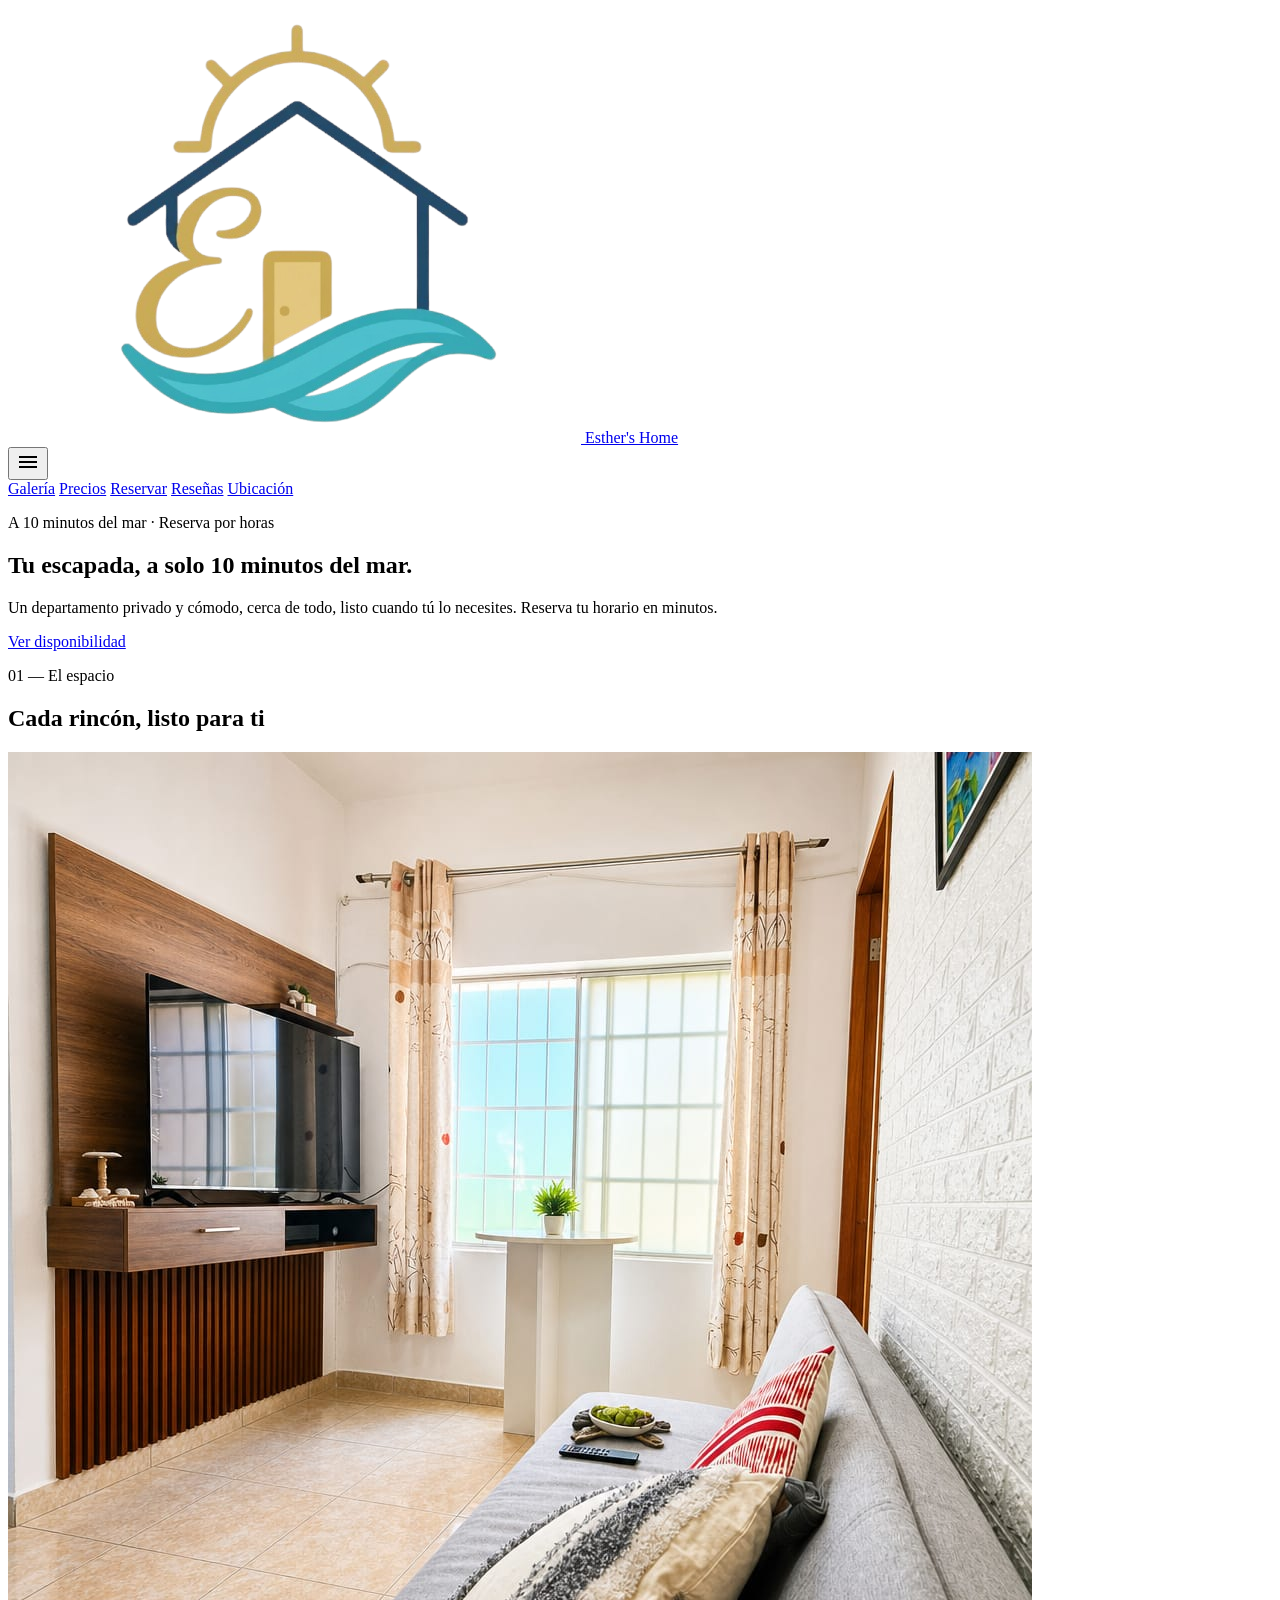
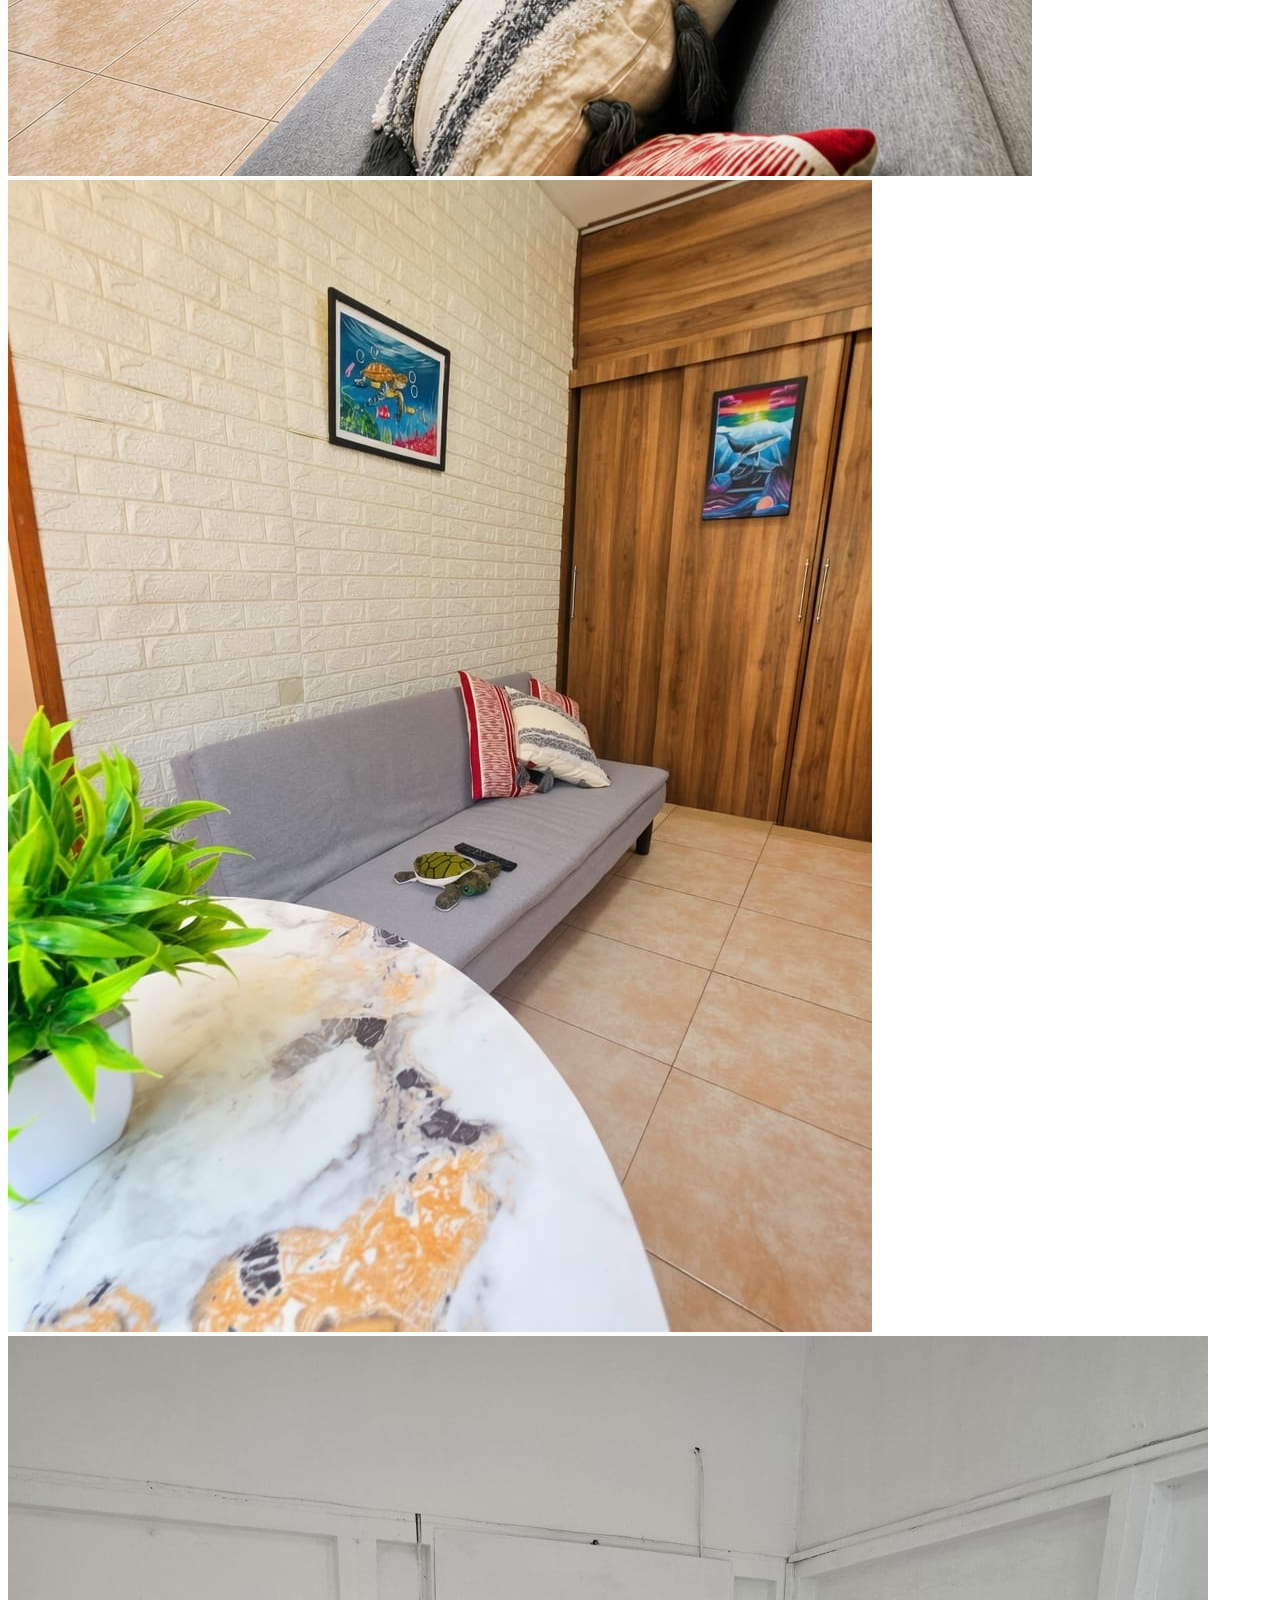
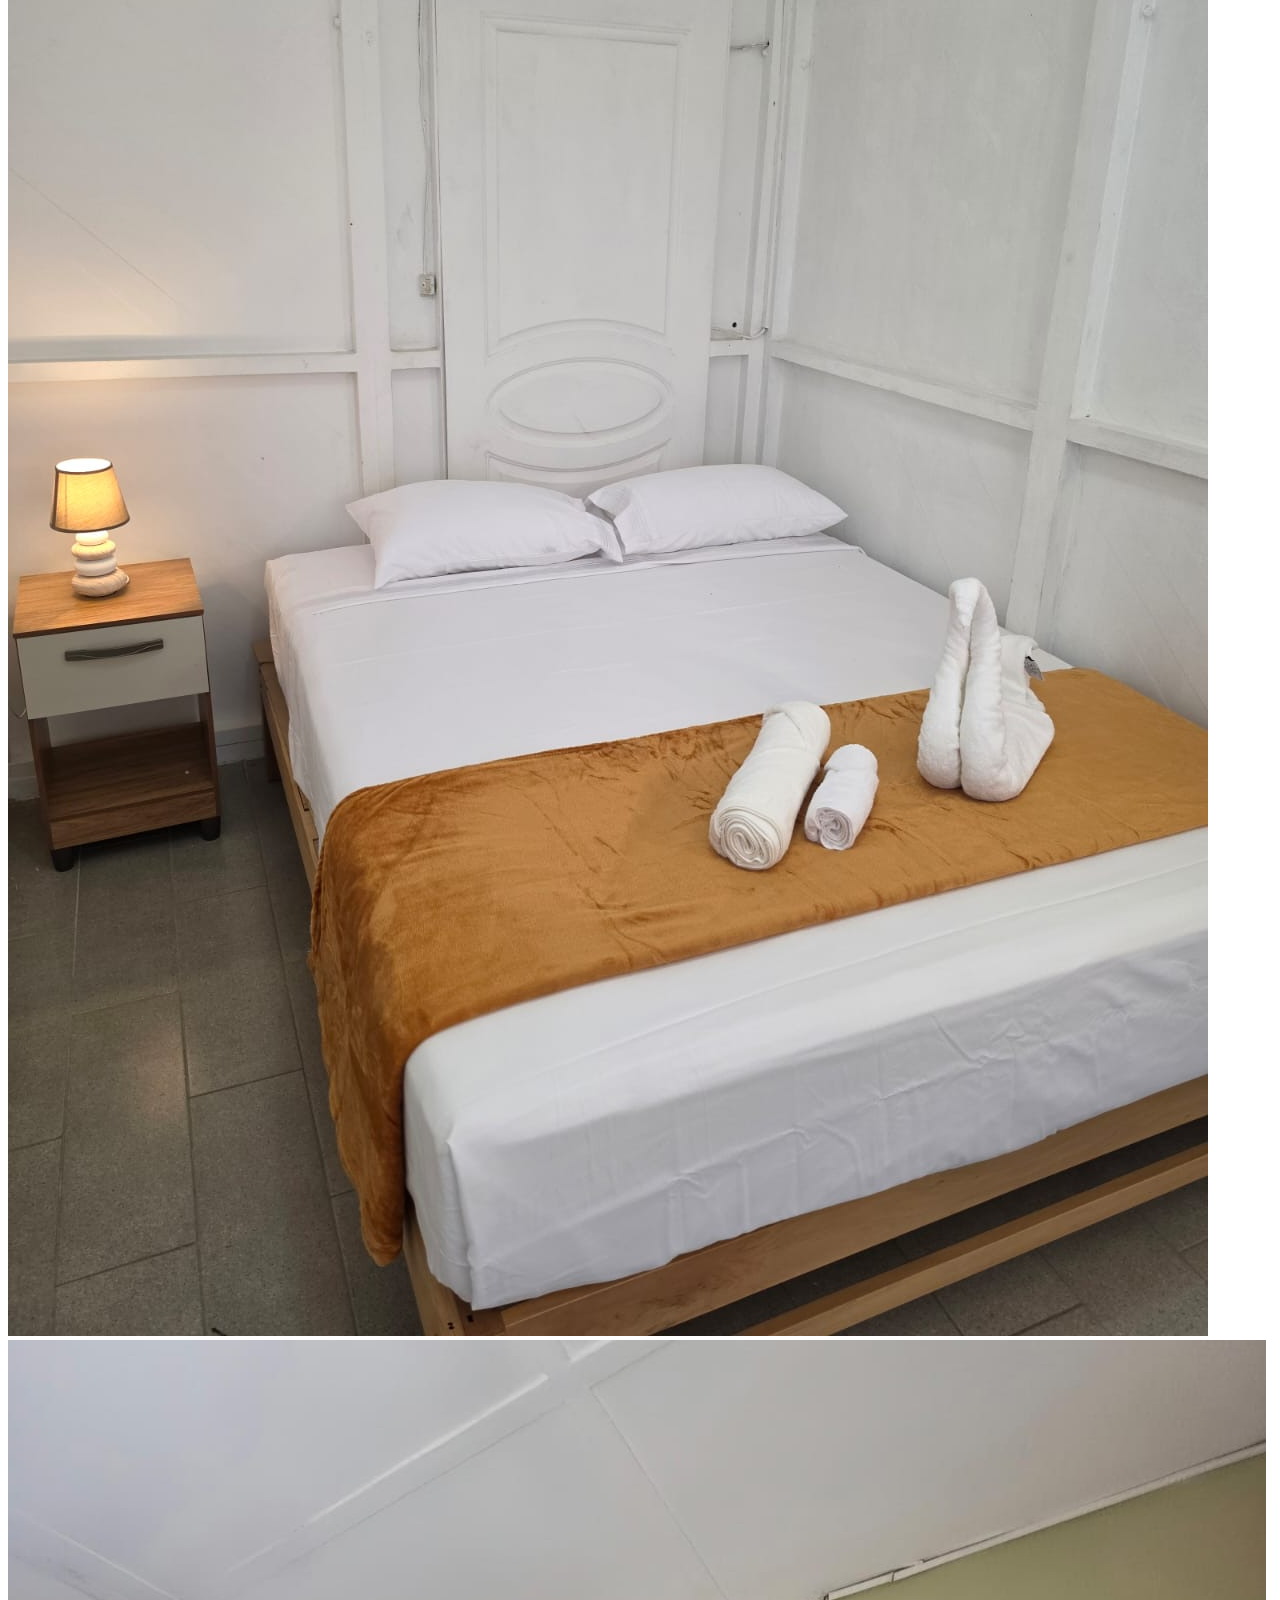
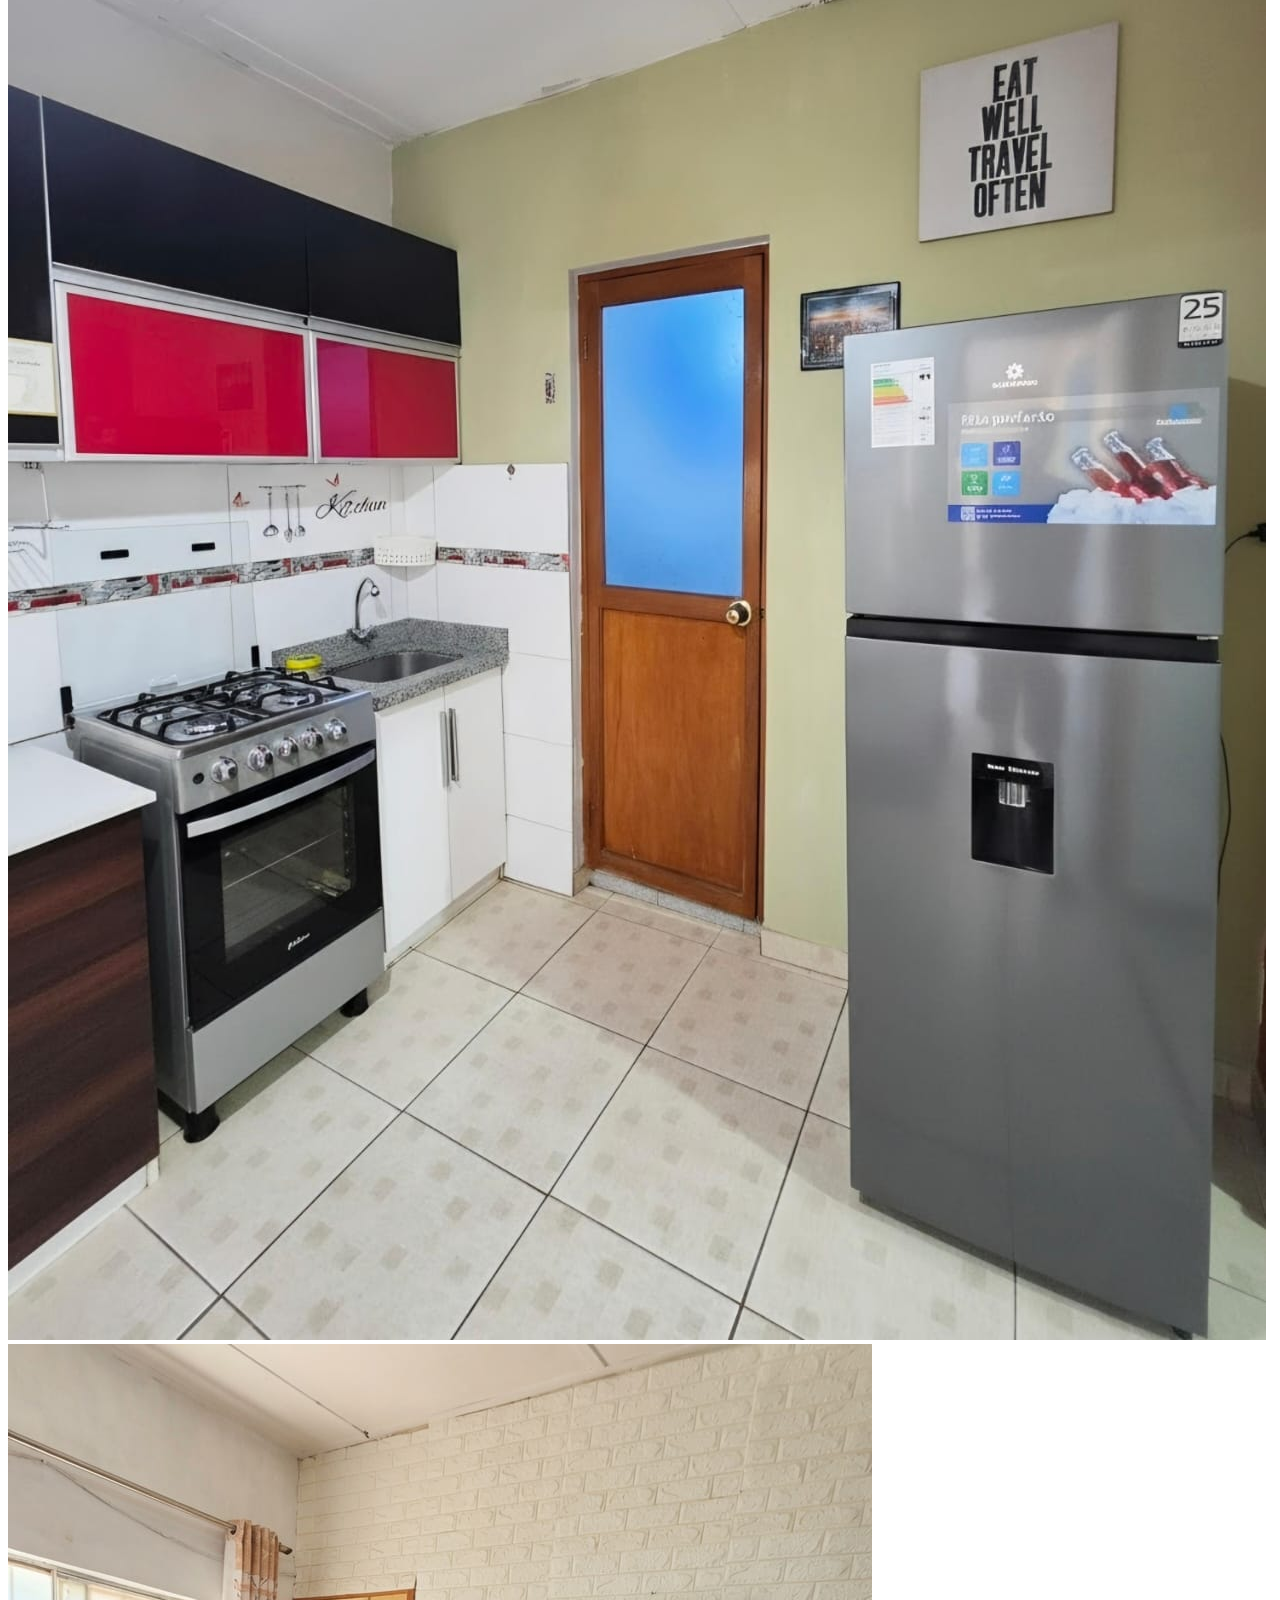
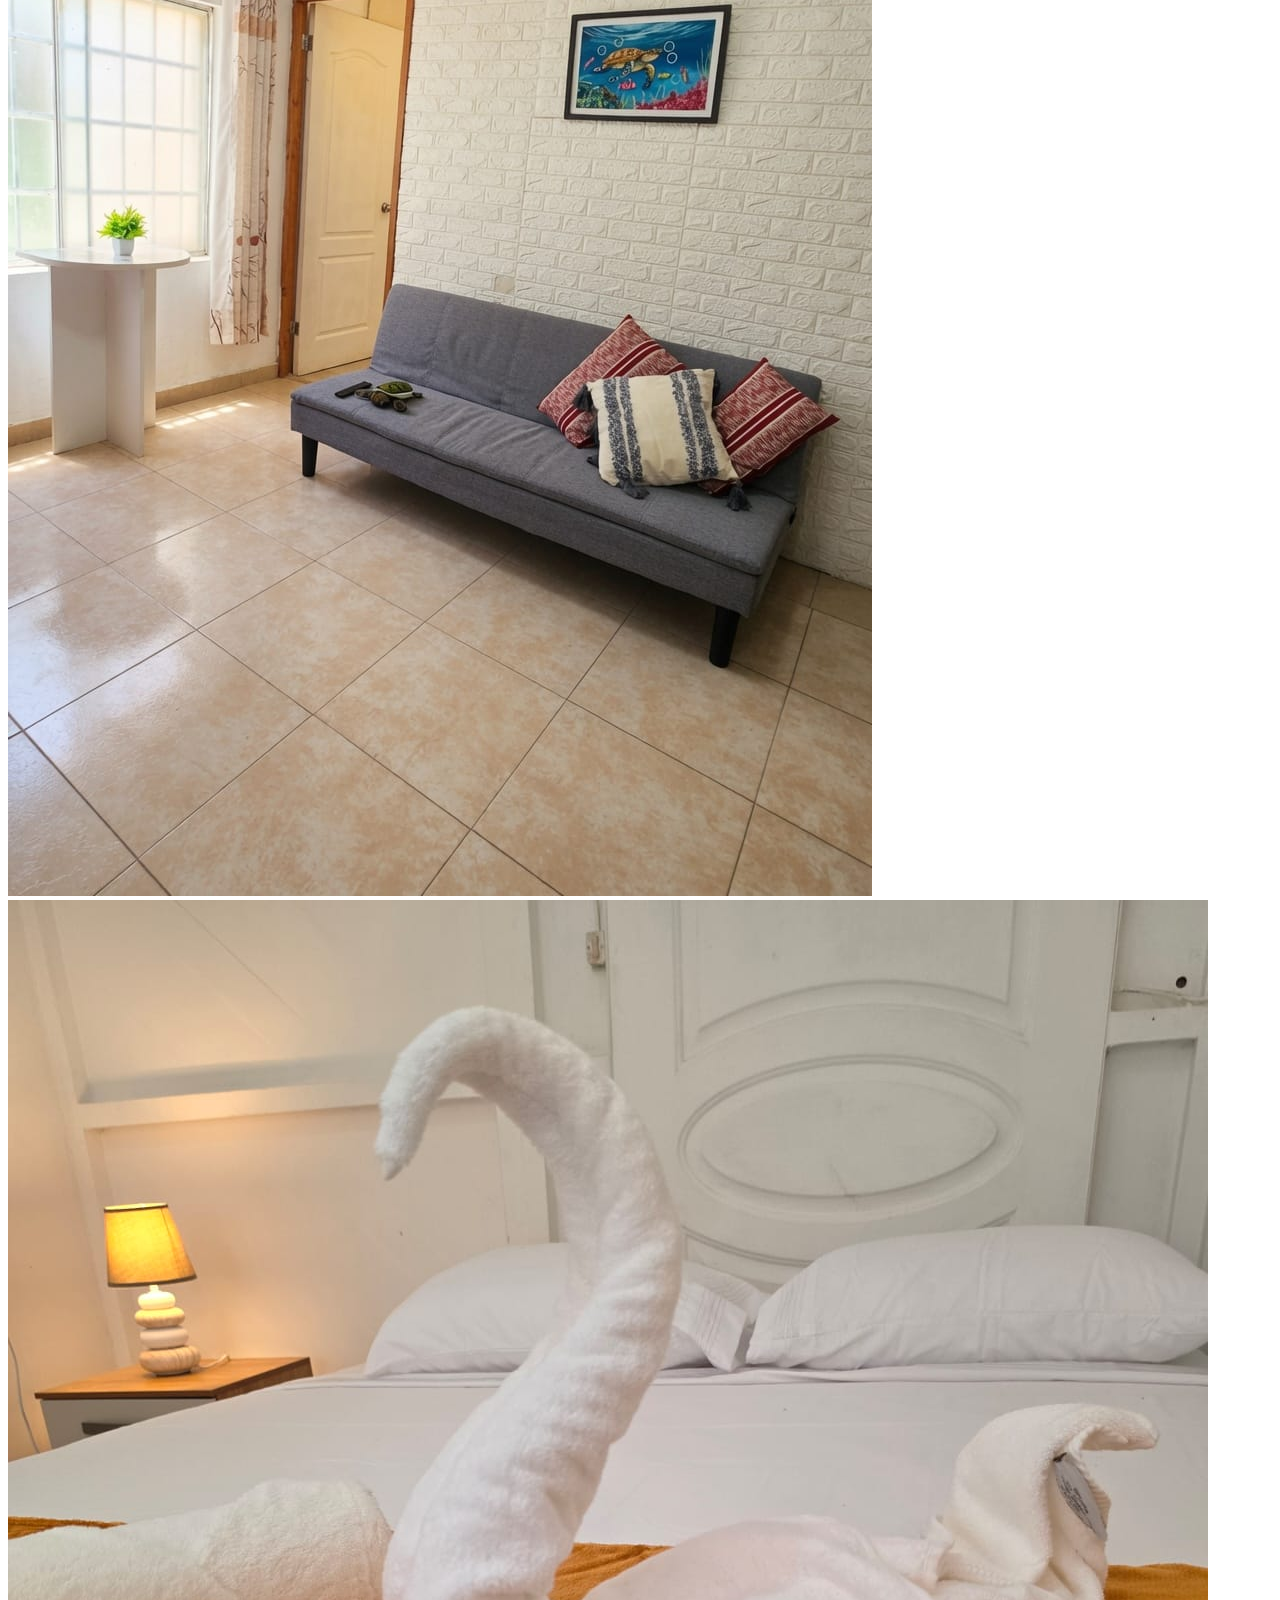
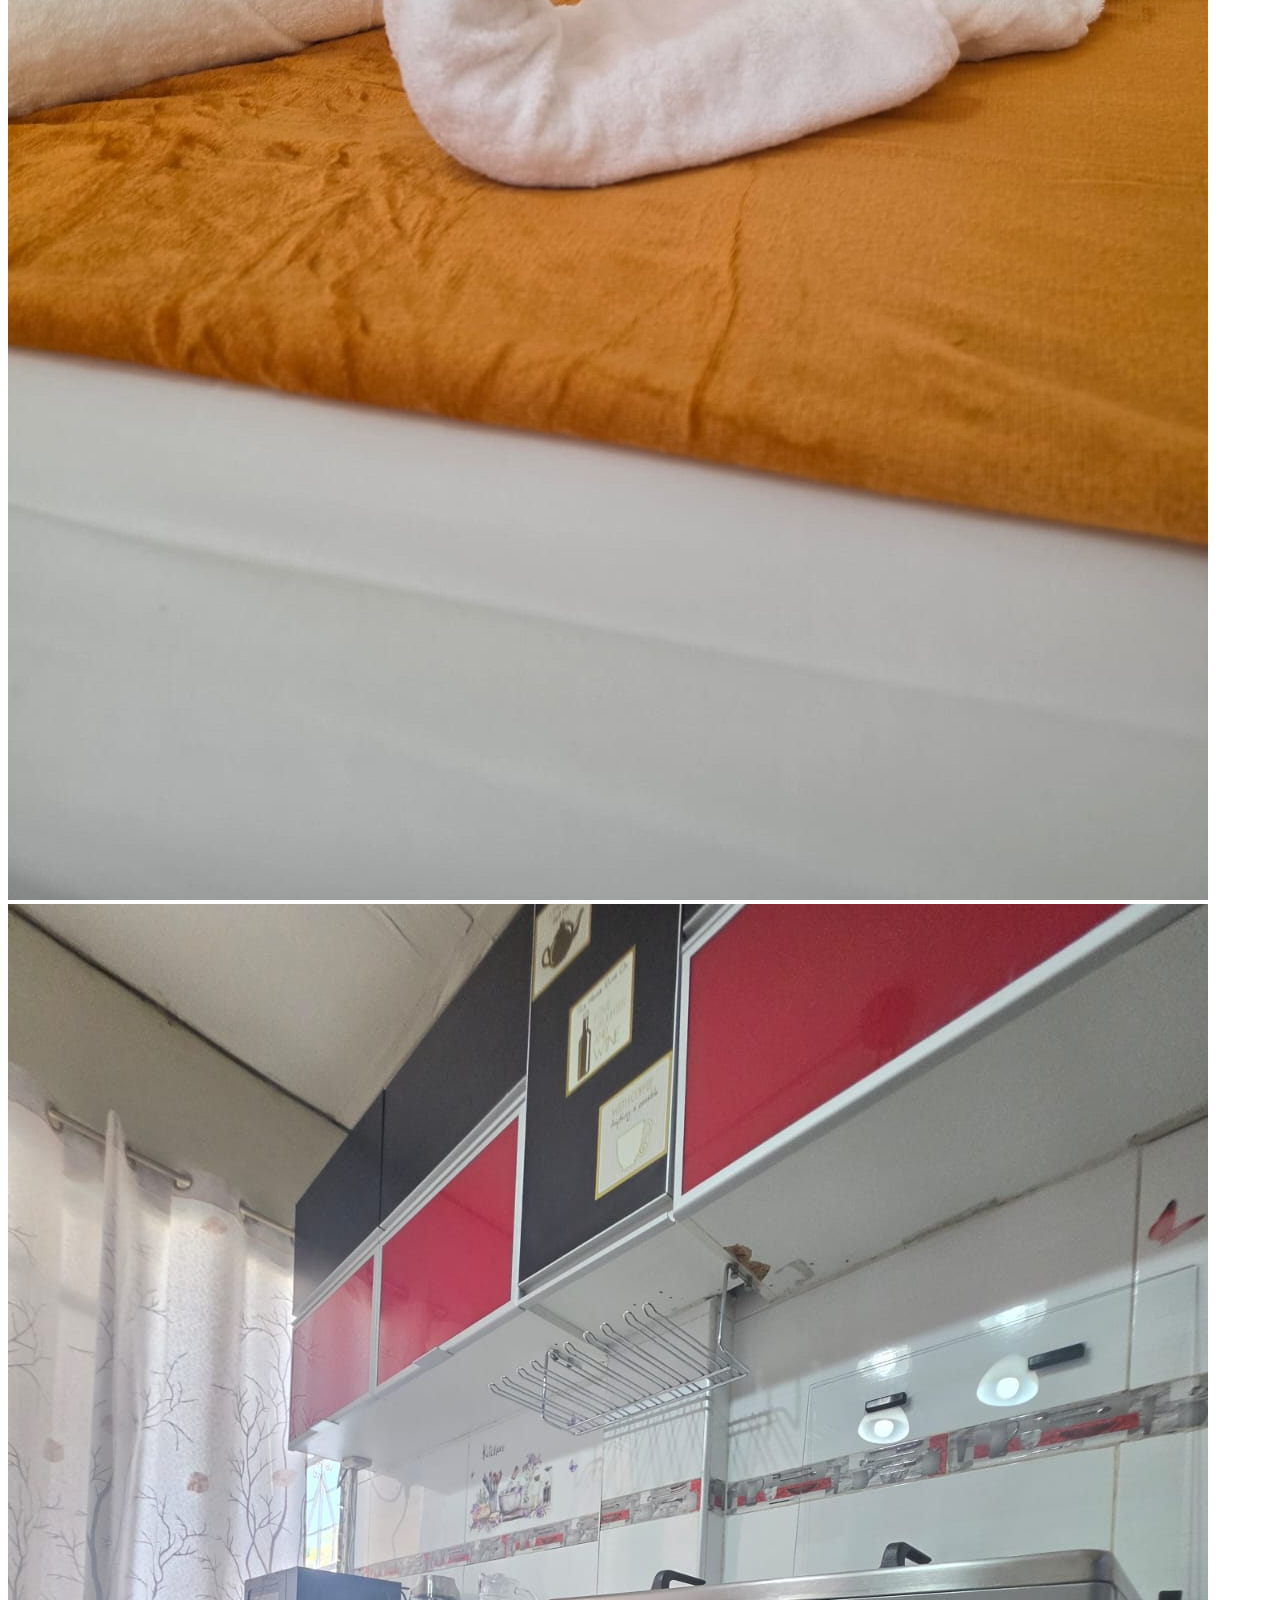
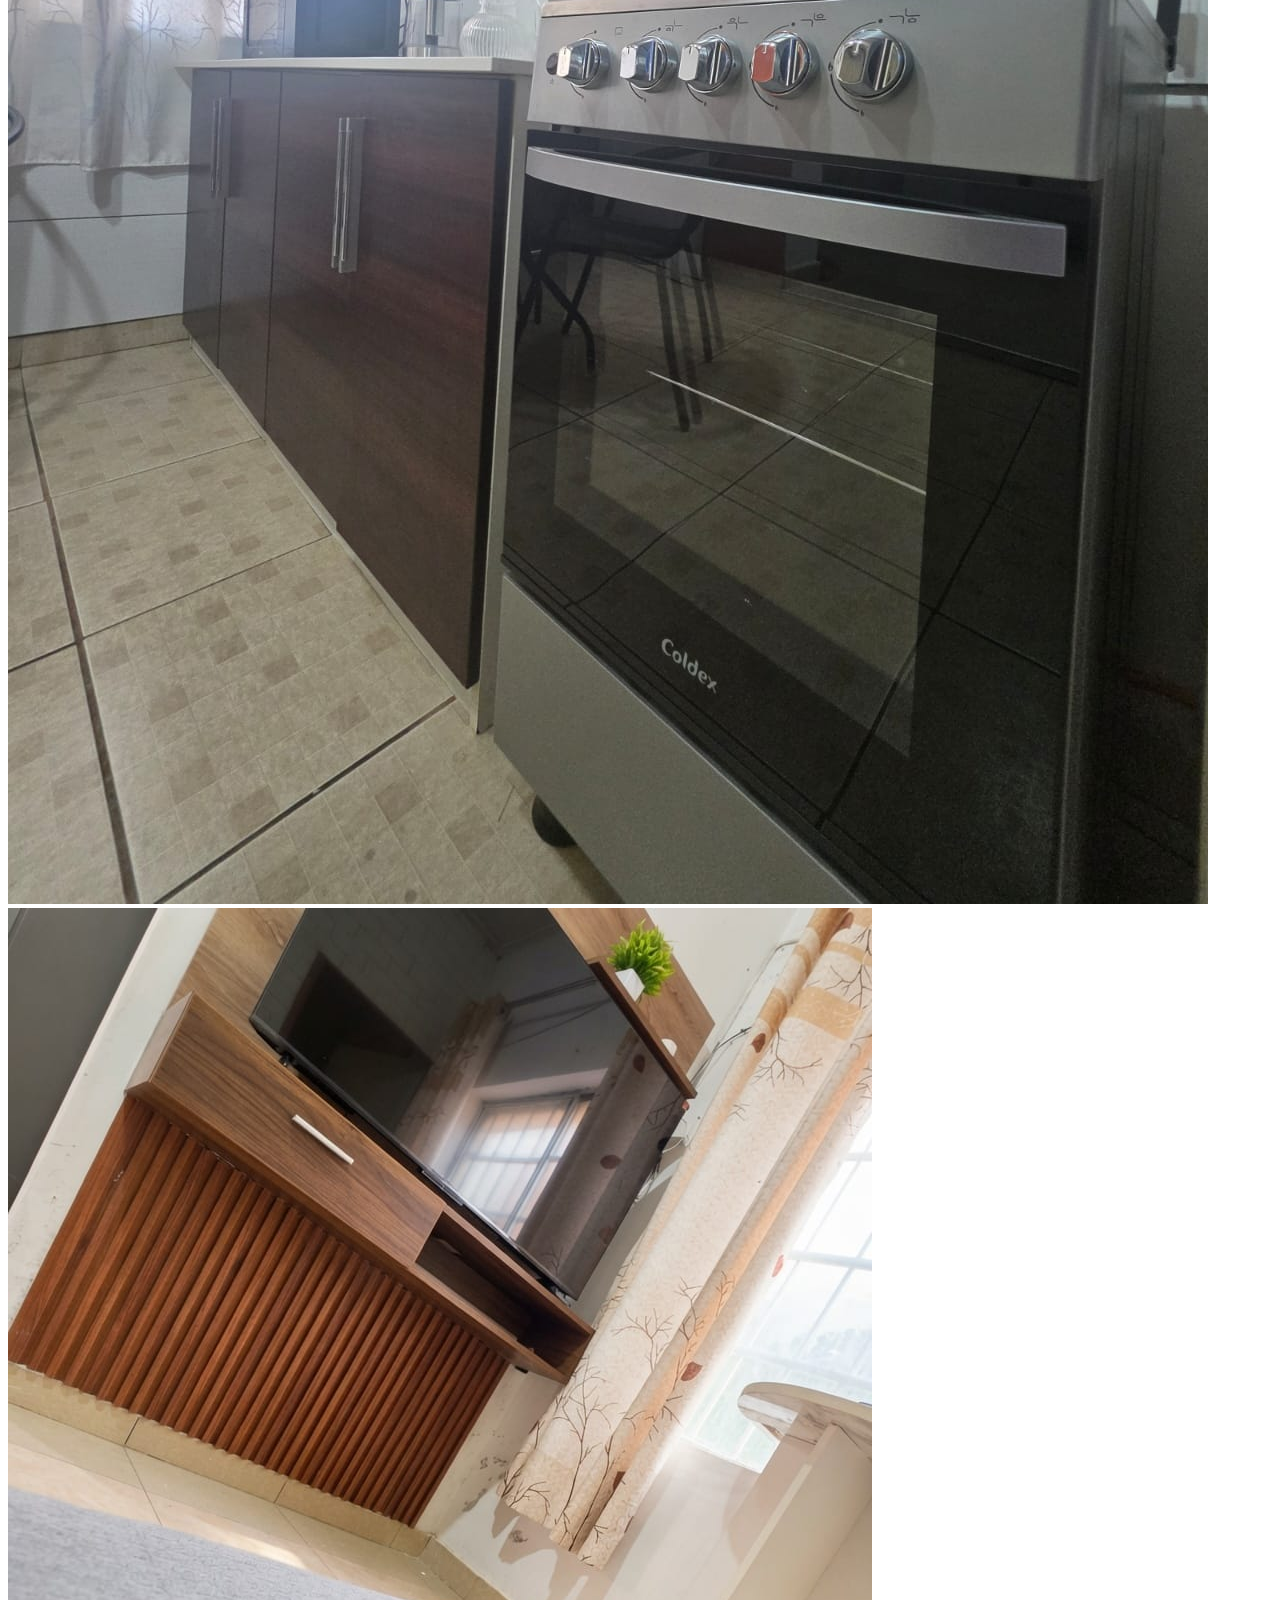
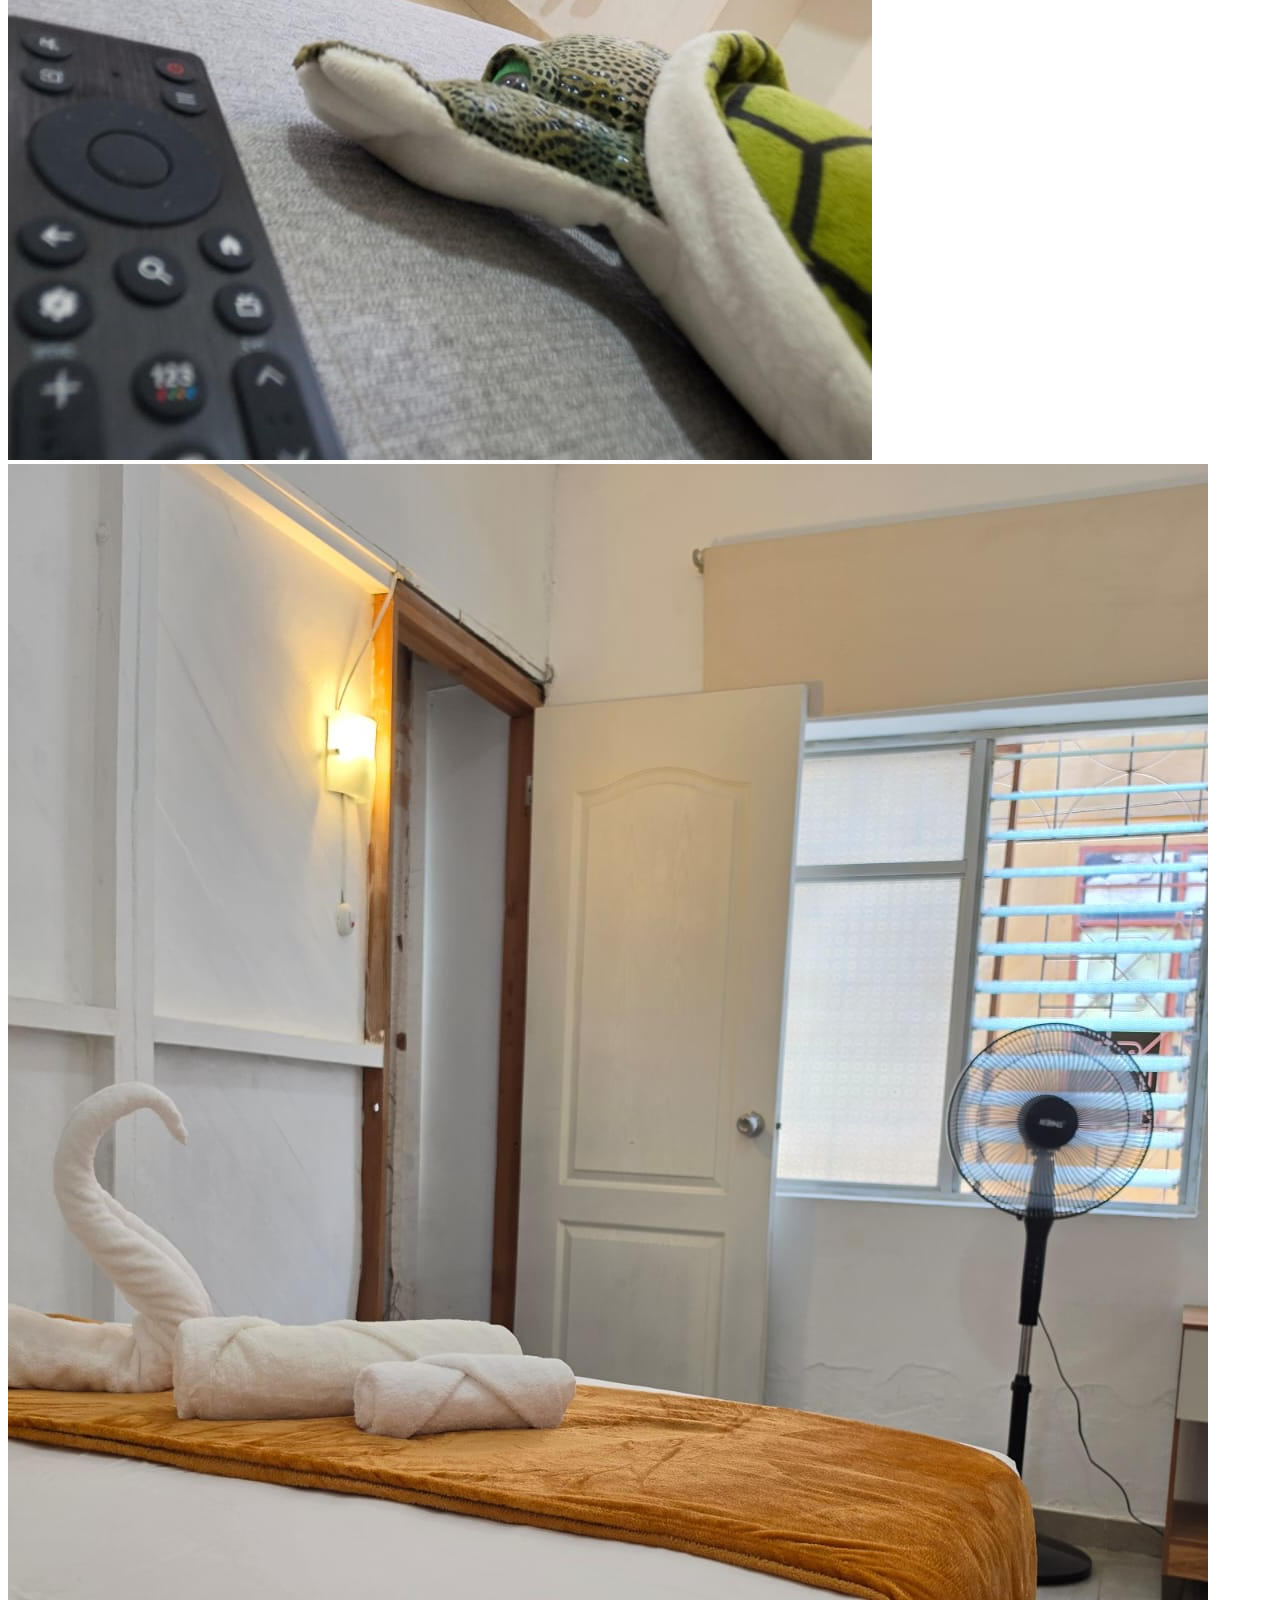
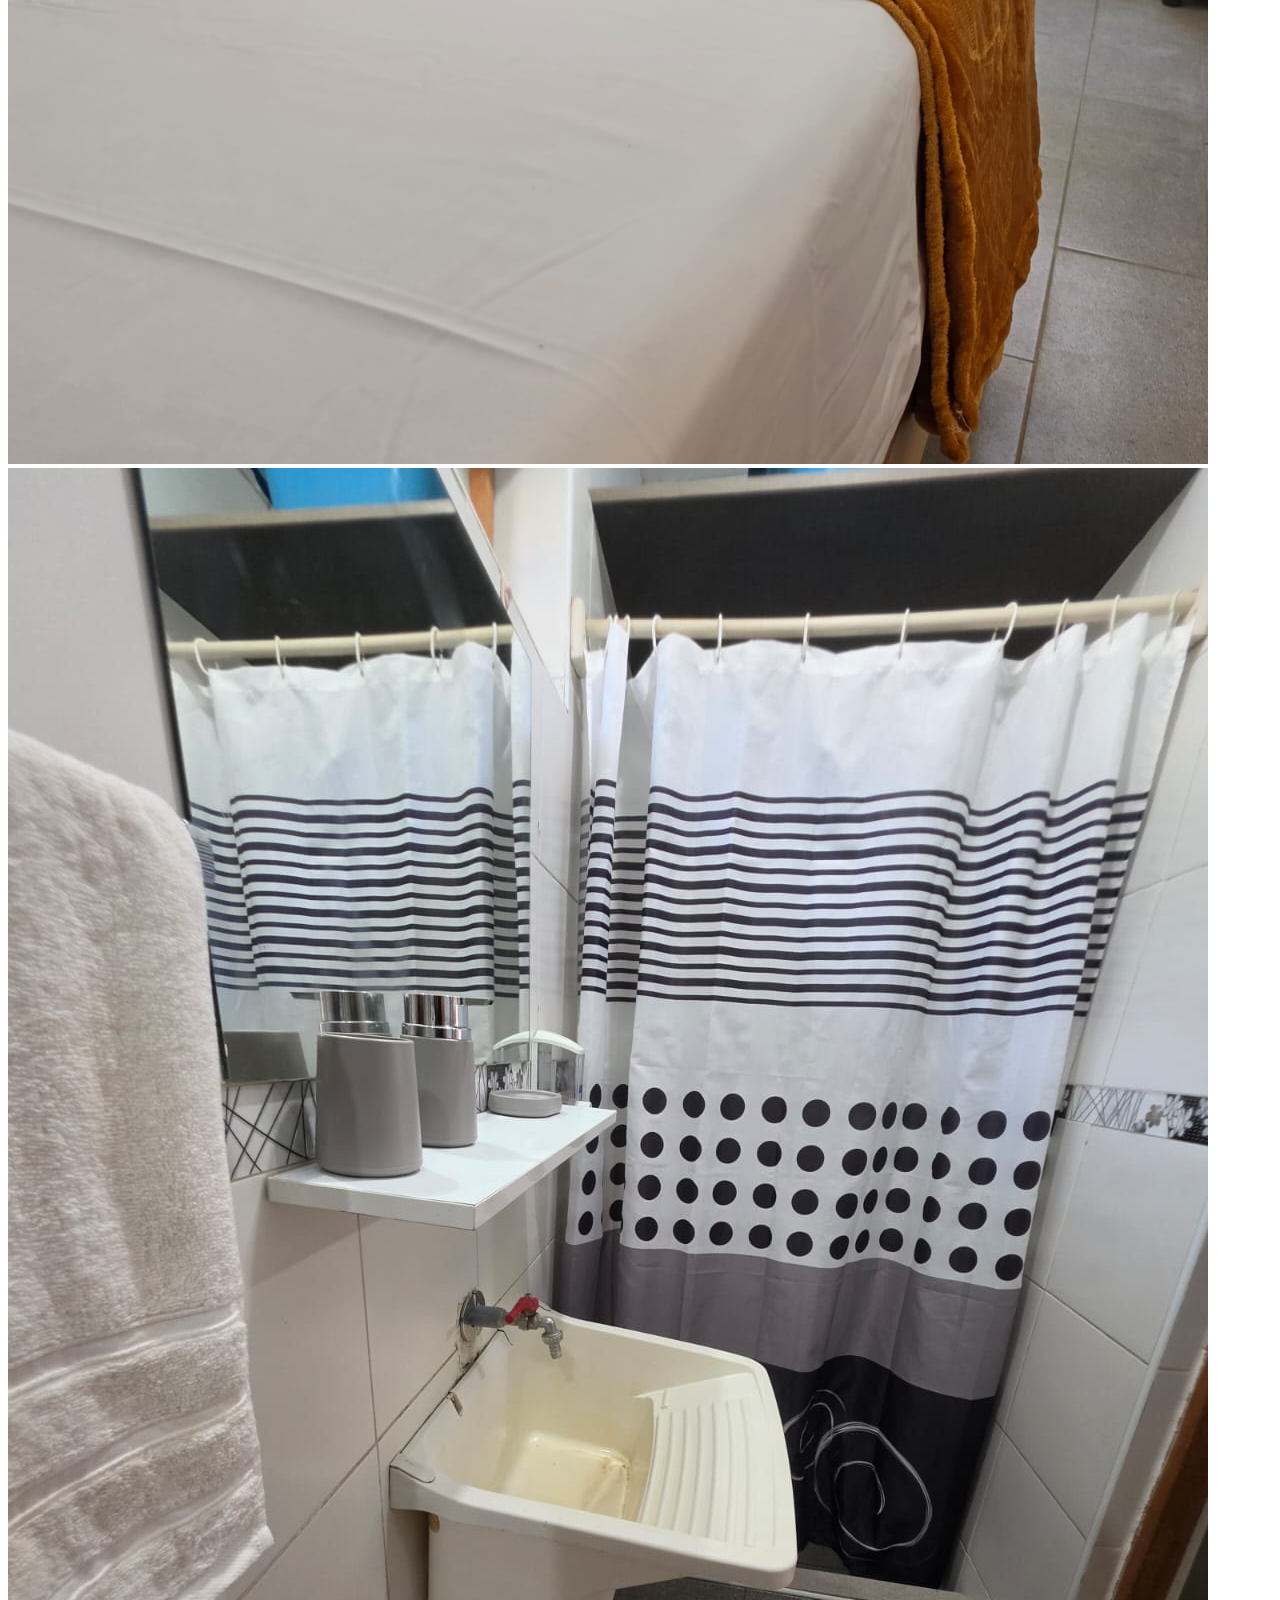
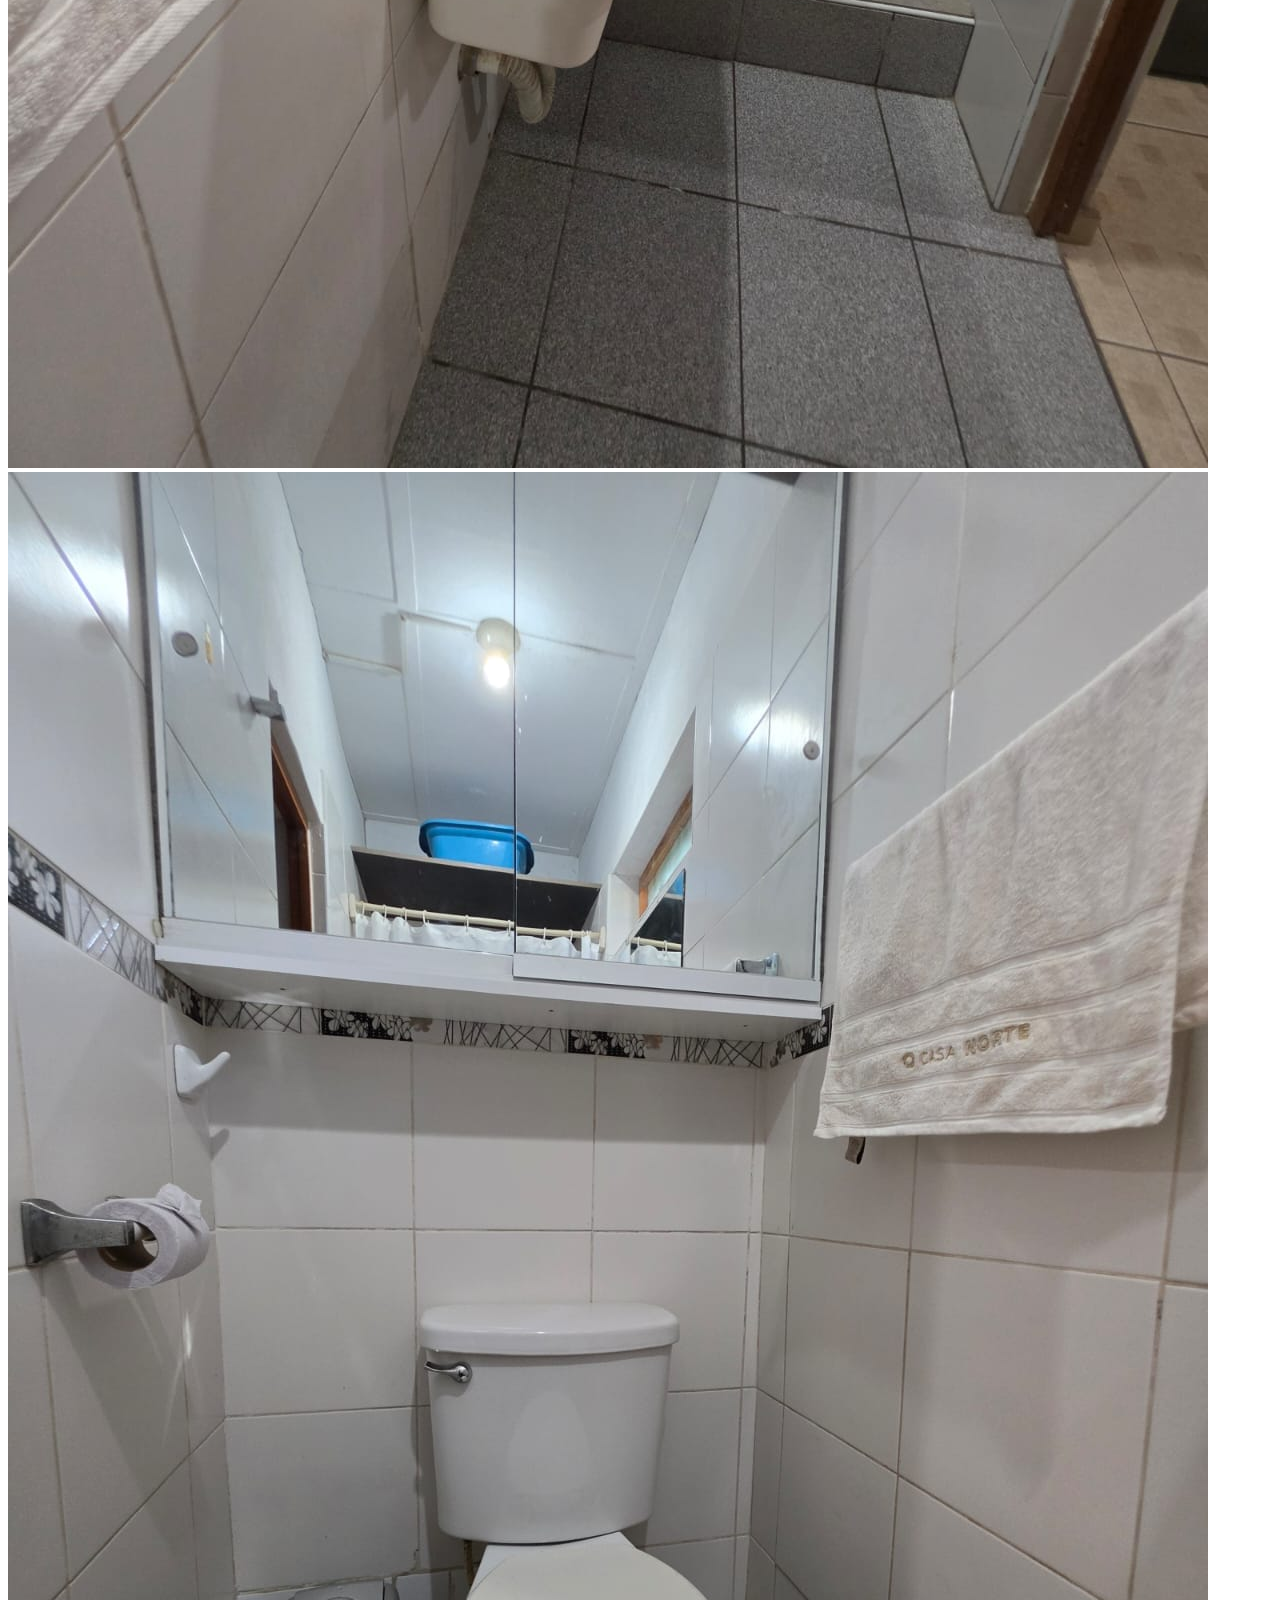
==== index.html @ 61c87536 "Add files via upload" ====
<!DOCTYPE html>
<html lang="es">
<head>
<meta charset="UTF-8">
<meta name="viewport" content="width=device-width, initial-scale=1.0">
<title>Esther's Home — Departamento por horas cerca del mar</title>
<meta name="description" content="Departamento por horas a 10 minutos de la playa. Reserva tu escapada en minutos.">

<!-- Fuentes -->
<link rel="preconnect" href="https://fonts.googleapis.com">
<link href="https://fonts.googleapis.com/css2?family=Fraunces:opsz,wght@9..144,400;9..144,600;9..144,700&family=Work+Sans:wght@400;500;600&family=IBM+Plex+Mono:wght@500&display=swap" rel="stylesheet">

<!-- Google Material Symbols (iconos: menú, cerrar, WhatsApp, estrella) -->
<link rel="stylesheet" href="https://fonts.googleapis.com/css2?family=Material+Symbols+Outlined:opsz,wght,FILL,GRAD@20..48,400,0..1,0&display=block">

<!-- FullCalendar (calendario interactivo) -->
<link href="https://cdnjs.cloudflare.com/ajax/libs/fullcalendar/6.1.11/index.global.min.css" rel="stylesheet">
<script src="https://cdnjs.cloudflare.com/ajax/libs/fullcalendar/6.1.11/index.global.min.js"></script>

<link rel="stylesheet" href="css/style.css">
</head>
<body>

<!-- ===== MENÚ ===== -->
<header class="topbar">
  <div class="topbar__inner">
    <a href="#inicio" class="brand">
      <img src="img/logo.png" alt="" class="brand__logo">
      <span class="brand__text">Esther's <span>Home</span></span>
    </a>
  </div>
</header>

<button class="menu-toggle" id="menuToggle" aria-expanded="false" aria-controls="menu" aria-label="Abrir menú">
  <span class="material-symbols-outlined" id="menuIcon">menu</span>
</button>
<nav id="menu" class="menu">
  <a href="#galeria">Galería</a>
  <a href="#precios">Precios</a>
  <a href="#reservar">Reservar</a>
  <a href="#resenas">Reseñas</a>
  <a href="#ubicacion">Ubicación</a>
  <a id="menuMisReservas" href="#" hidden>Mis reservas</a>
  <div id="menuCuenta" class="menu__cuenta" hidden>
    <span id="menuNombreUsuario" class="menu__nombre"></span>
    <button id="menuCerrarSesion" type="button" class="menu__cerrar-sesion">Cerrar sesión</button>
  </div>
</nav>

<!-- ===== HERO ===== -->
<section id="inicio" class="hero">
  <div class="hero__content">
    <p class="eyebrow">A 10 minutos del mar · Reserva por horas</p>
    <h1>Tu escapada, a solo 10 minutos del mar.</h1>
    <p class="hero__lead">Un departamento privado y cómodo, cerca de todo, listo cuando tú lo necesites. Reserva tu horario en minutos.</p>
    <a href="#reservar" class="btn btn--primary">Ver disponibilidad</a>
  </div>
  <div class="hero__wave" aria-hidden="true"></div>
</section>

<!-- ===== GALERÍA ===== -->
<section id="galeria" class="section">
  <p class="section__eyebrow">01 — El espacio</p>
  <h2>Cada rincón, listo para ti</h2>
  <div class="gallery">
    <!-- Reemplaza cada archivo en img/ con tus fotos reales, mismo nombre -->
    <div class="gallery__item gallery__item--big"><img src="img/sala-1.jpg" alt="Sala del departamento"></div>
    <div class="gallery__item"><img src="img/sala-2.jpg" alt="Sala del departamento"></div>
    <div class="gallery__item"><img src="img/cama-1.jpg" alt="Dormitorio"></div>
    <div class="gallery__item"><img src="img/cocina-1.jpg" alt="Cocina"></div>
    <div class="gallery__item"><img src="img/sala-3.jpg" alt="Sala del departamento"></div>
    <div class="gallery__item"><img src="img/cama-2.jpg" alt="Dormitorio"></div>
    <div class="gallery__item"><img src="img/cocina-2.jpg" alt="Cocina"></div>
    <div class="gallery__item"><img src="img/sala-4.jpg" alt="Sala del departamento"></div>
    <div class="gallery__item"><img src="img/cama-3.jpg" alt="Dormitorio"></div>
    <div class="gallery__item"><img src="img/bano-1.jpg" alt="Baño"></div>
    <div class="gallery__item"><img src="img/bano-2.jpg" alt="Baño"></div>
  </div>
</section>

<!-- ===== PRECIOS (estilo boarding pass) ===== -->
<section id="precios" class="section section--sand">
  <p class="section__eyebrow">02 — Tarifas</p>
  <h2>Precio claro, sin sorpresas</h2>
  <div class="tickets-row">
    <div class="ticket">
      <div class="ticket__main">
        <span class="ticket__label">Tarifa por hora</span>
        <span class="ticket__price">S/ <span id="precioHora">--</span></span>
        <span class="ticket__note">Ideal para estadías cortas</span>
      </div>
      <div class="ticket__stub">
        <span class="ticket__label">Incluye</span>
        <ul>
          <li>Wifi</li>
          <li>Aire acondicionado</li>
          <li>Ropa de cama</li>
        </ul>
      </div>
    </div>

    <div class="ticket">
      <div class="ticket__main">
        <span class="ticket__label">Tarifa por día</span>
        <span class="ticket__price">S/ <span id="precioDia">--</span></span>
        <span class="ticket__note">Ideal para quedarte toda la jornada</span>
      </div>
      <div class="ticket__stub">
        <span class="ticket__label">Incluye</span>
        <ul>
          <li>Wifi</li>
          <li>Aire acondicionado</li>
          <li>Ropa de cama</li>
        </ul>
      </div>
    </div>
  </div>
</section>

<!-- ===== CALENDARIO / RESERVA ===== -->
<section id="reservar" class="section">
  <p class="section__eyebrow">03 — Disponibilidad</p>
  <h2>Elige tu día y hora</h2>

  <div id="authBox" class="auth-box">
    <p>Inicia sesión con Google para reservar.</p>
    <button id="googleLoginBtn" class="btn btn--outline">Continuar con Google</button>
  </div>

  <div id="calendarWrap" class="calendar-wrap" hidden>
    <div id="calendar"></div>
  </div>

  <div id="reservaModalOverlay" class="modal-overlay">
    <div class="modal-card">
      <button type="button" class="modal-close" id="closeReservaModal" aria-label="Cerrar">
        <span class="material-symbols-outlined">close</span>
      </button>
      <h3>Confirma tu reserva</h3>
      <p id="resumenReserva" class="reserva-resumen"></p>
      <form id="reservaForm" class="reserva-form">
        <label>Nombre completo <input type="text" id="nombreCompleto" required></label>
        <label>Celular <input type="tel" id="celular" required placeholder="Para coordinar por WhatsApp"></label>
        <input type="hidden" id="fechaSeleccionada">
        <input type="hidden" id="horaInicioSeleccionada">
        <input type="hidden" id="horaFinSeleccionada">
        <button type="submit" class="btn btn--primary">Confirmar y continuar por WhatsApp</button>
      </form>
    </div>
  </div>
</section>

<!-- ===== RESEÑAS ===== -->
<section id="resenas" class="section section--sand">
  <p class="section__eyebrow">04 — Huéspedes</p>
  <h2>Lo que dicen quienes ya vinieron</h2>

  <div id="listaResenas" class="reviews">
    <!-- Las tarjetas se generan dinámicamente desde Firestore -->
    <p class="reviews__empty">Aún no hay reseñas. ¡Sé el primero!</p>
  </div>

  <button id="verMasResenas" class="btn btn--outline" hidden>Ver más reseñas</button>

  <button id="dejarResenaBtn" class="btn btn--primary" style="margin-top:24px;">Dejar una reseña</button>

  <div id="resenaModalOverlay" class="modal-overlay">
    <div class="modal-card">
      <button type="button" class="modal-close" id="closeResenaModal" aria-label="Cerrar">
        <span class="material-symbols-outlined">close</span>
      </button>
      <form id="resenaForm" class="review-form">
        <h3>Cuéntanos tu experiencia</h3>
        <div class="star-picker" id="starPicker" role="radiogroup" aria-label="Calificación">
          <button type="button" class="star" data-value="1" aria-label="1 estrella"><span class="material-symbols-outlined">star</span></button>
          <button type="button" class="star" data-value="2" aria-label="2 estrellas"><span class="material-symbols-outlined">star</span></button>
          <button type="button" class="star" data-value="3" aria-label="3 estrellas"><span class="material-symbols-outlined">star</span></button>
          <button type="button" class="star" data-value="4" aria-label="4 estrellas"><span class="material-symbols-outlined">star</span></button>
          <button type="button" class="star" data-value="5" aria-label="5 estrellas"><span class="material-symbols-outlined">star</span></button>
        </div>
        <input type="hidden" id="calificacionSeleccionada" value="0">
        <textarea id="comentarioResena" placeholder="¿Cómo fue tu estadía?" required></textarea>
        <button type="submit" class="btn btn--primary">Publicar reseña</button>
      </form>
    </div>
  </div>
</section>

<!-- ===== UBICACIÓN ===== -->
<section id="ubicacion" class="section">
  <p class="section__eyebrow">05 — Cómo llegar</p>
  <h2>A 10 minutos del mar</h2>
  <p class="hero__lead" style="margin-top:-8px;">Bien ubicado, cerca de todo lo que necesitas para tu estadía.</p>
  <div class="map-wrap">
    <iframe src="https://www.google.com/maps?q=-4.1790347,-81.1275124&z=15&output=embed" loading="lazy" title="Ubicación del departamento"></iframe>
  </div>
  <a href="https://maps.app.goo.gl/hsxuNxCG1JuZsKDZ7?g_st=aw" target="_blank" rel="noopener" class="btn btn--primary" style="margin-top:20px;">
    Abrir en Google Maps
  </a>
</section>

<!-- ===== FOOTER ===== -->
<footer class="footer">
  <p>Esther's Home — Departamento por horas, a 10 minutos del mar</p>
</footer>

<!-- Botón flotante de WhatsApp -->
<a id="whatsappFloat" class="whatsapp-float" target="_blank" rel="noopener" aria-label="Escribir por WhatsApp">
  <svg viewBox="0 0 32 32" width="24" height="24" fill="currentColor" aria-hidden="true">
    <path d="M16.004 3C9.376 3 4 8.373 4 15c0 2.31.66 4.47 1.8 6.3L4 29l7.9-1.75A11.9 11.9 0 0 0 16.004 27C22.63 27 28 21.63 28 15S22.63 3 16.004 3Zm0 21.9a9.86 9.86 0 0 1-5.03-1.38l-.36-.21-4.69 1.04 1.03-4.58-.24-.37A9.86 9.86 0 1 1 25.86 15c0 5.46-4.44 9.9-9.856 9.9Zm5.4-7.4c-.296-.148-1.75-.864-2.02-.963-.27-.099-.468-.148-.665.148-.198.296-.76.963-.933 1.16-.172.198-.344.223-.64.075-.296-.148-1.25-.46-2.38-1.47-.88-.786-1.474-1.756-1.646-2.052-.172-.296-.018-.456.13-.604.134-.133.296-.346.444-.519.148-.173.198-.297.296-.494.099-.198.05-.371-.025-.519-.074-.148-.665-1.6-.912-2.19-.24-.577-.484-.499-.665-.508l-.567-.01c-.198 0-.518.074-.79.37-.27.297-1.03 1.007-1.03 2.457 0 1.45 1.055 2.85 1.203 3.048.148.198 2.077 3.17 5.032 4.446.703.303 1.252.484 1.68.62.706.225 1.348.193 1.856.117.566-.085 1.75-.716 1.997-1.407.247-.692.247-1.284.173-1.408-.074-.123-.272-.198-.567-.346Z"/>
  </svg>
  <span class="whatsapp-float__text">WhatsApp</span>
</a>

<!-- Modal: mis reservas -->
<div id="misReservasModalOverlay" class="modal-overlay">
  <div class="modal-card">
    <button type="button" class="modal-close" id="closeMisReservasModal" aria-label="Cerrar">
      <span class="material-symbols-outlined">close</span>
    </button>
    <h3>Mis reservas</h3>
    <div id="listaMisReservas" class="admin-table"></div>
  </div>
</div>

<!-- Lightbox: ver foto de la galería en grande -->
<div id="lightboxOverlay" class="lightbox-overlay">
  <button type="button" class="lightbox-close" id="closeLightbox" aria-label="Cerrar">
    <span class="material-symbols-outlined">close</span>
  </button>
  <img id="lightboxImg" src="" alt="">
</div>

<script type="module" src="js/firebase-config.js"></script>
<script src="js/script.js"></script>
</body>
</html>
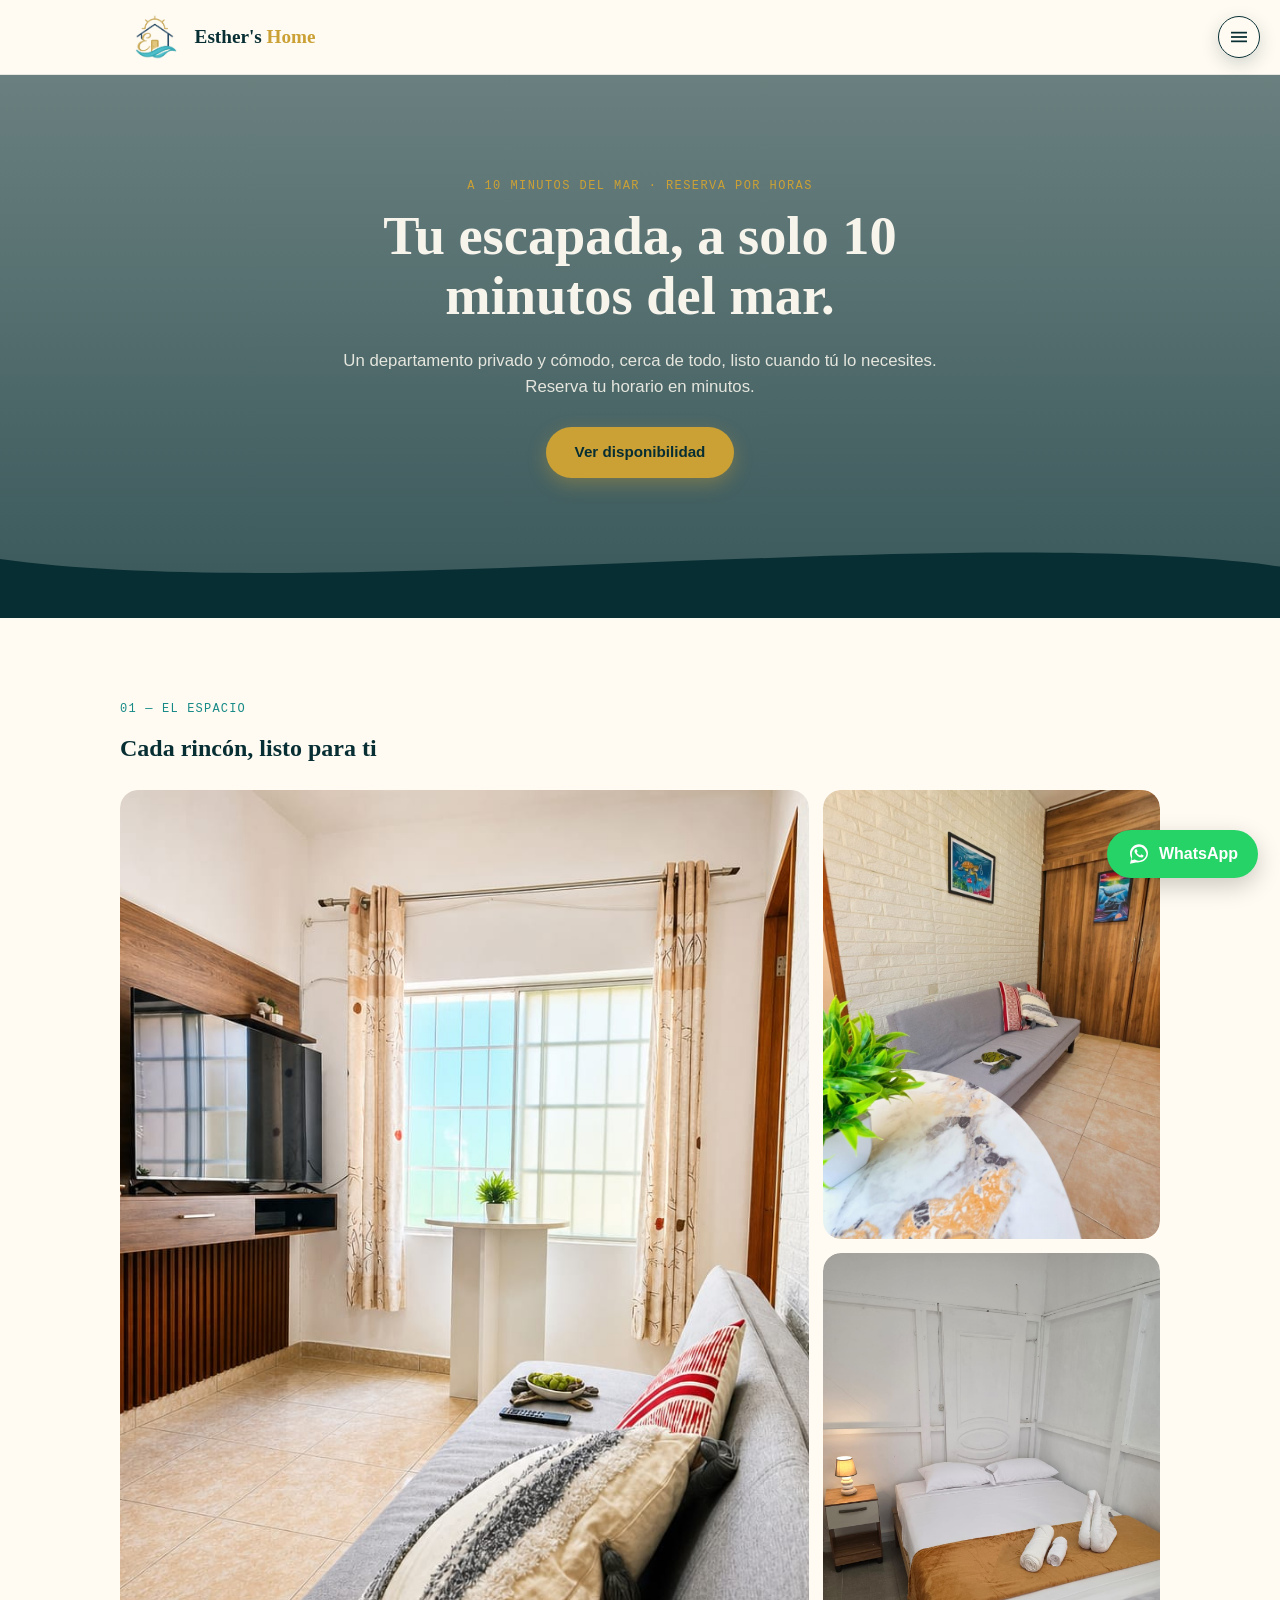
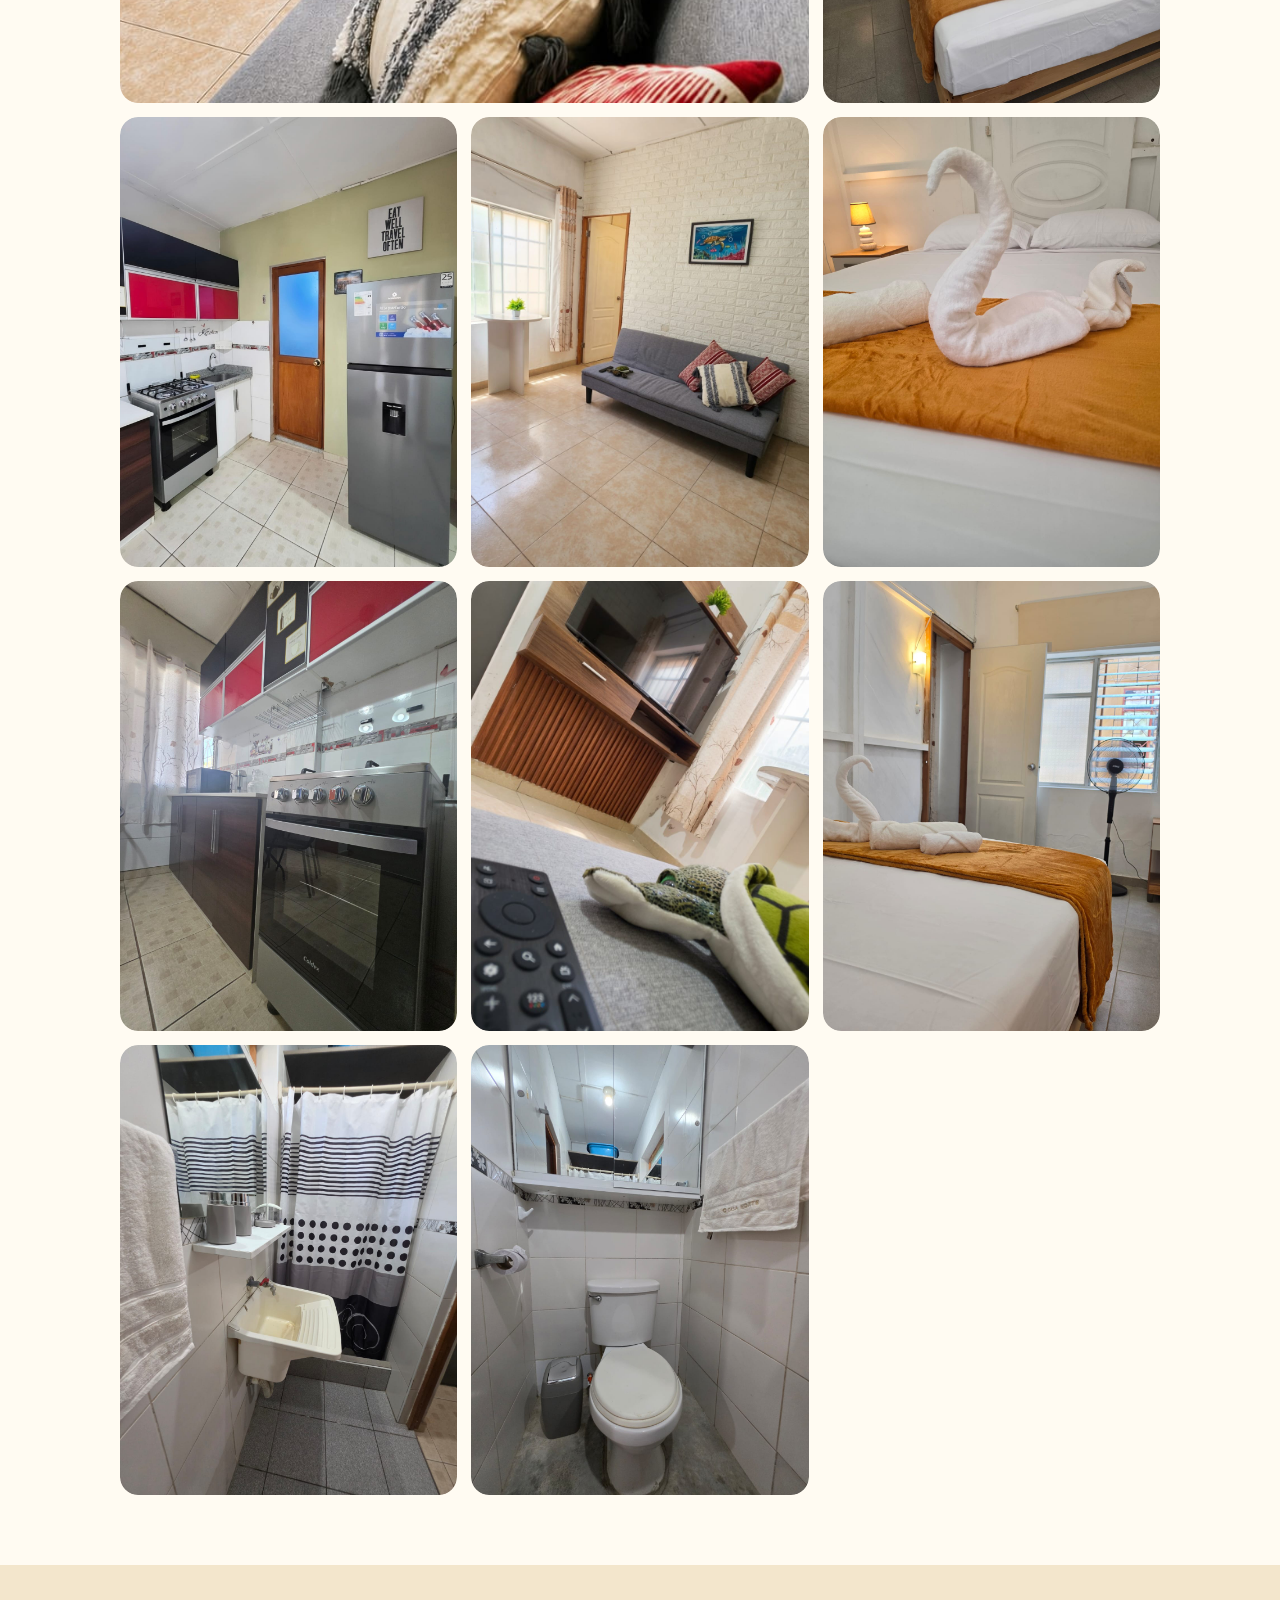
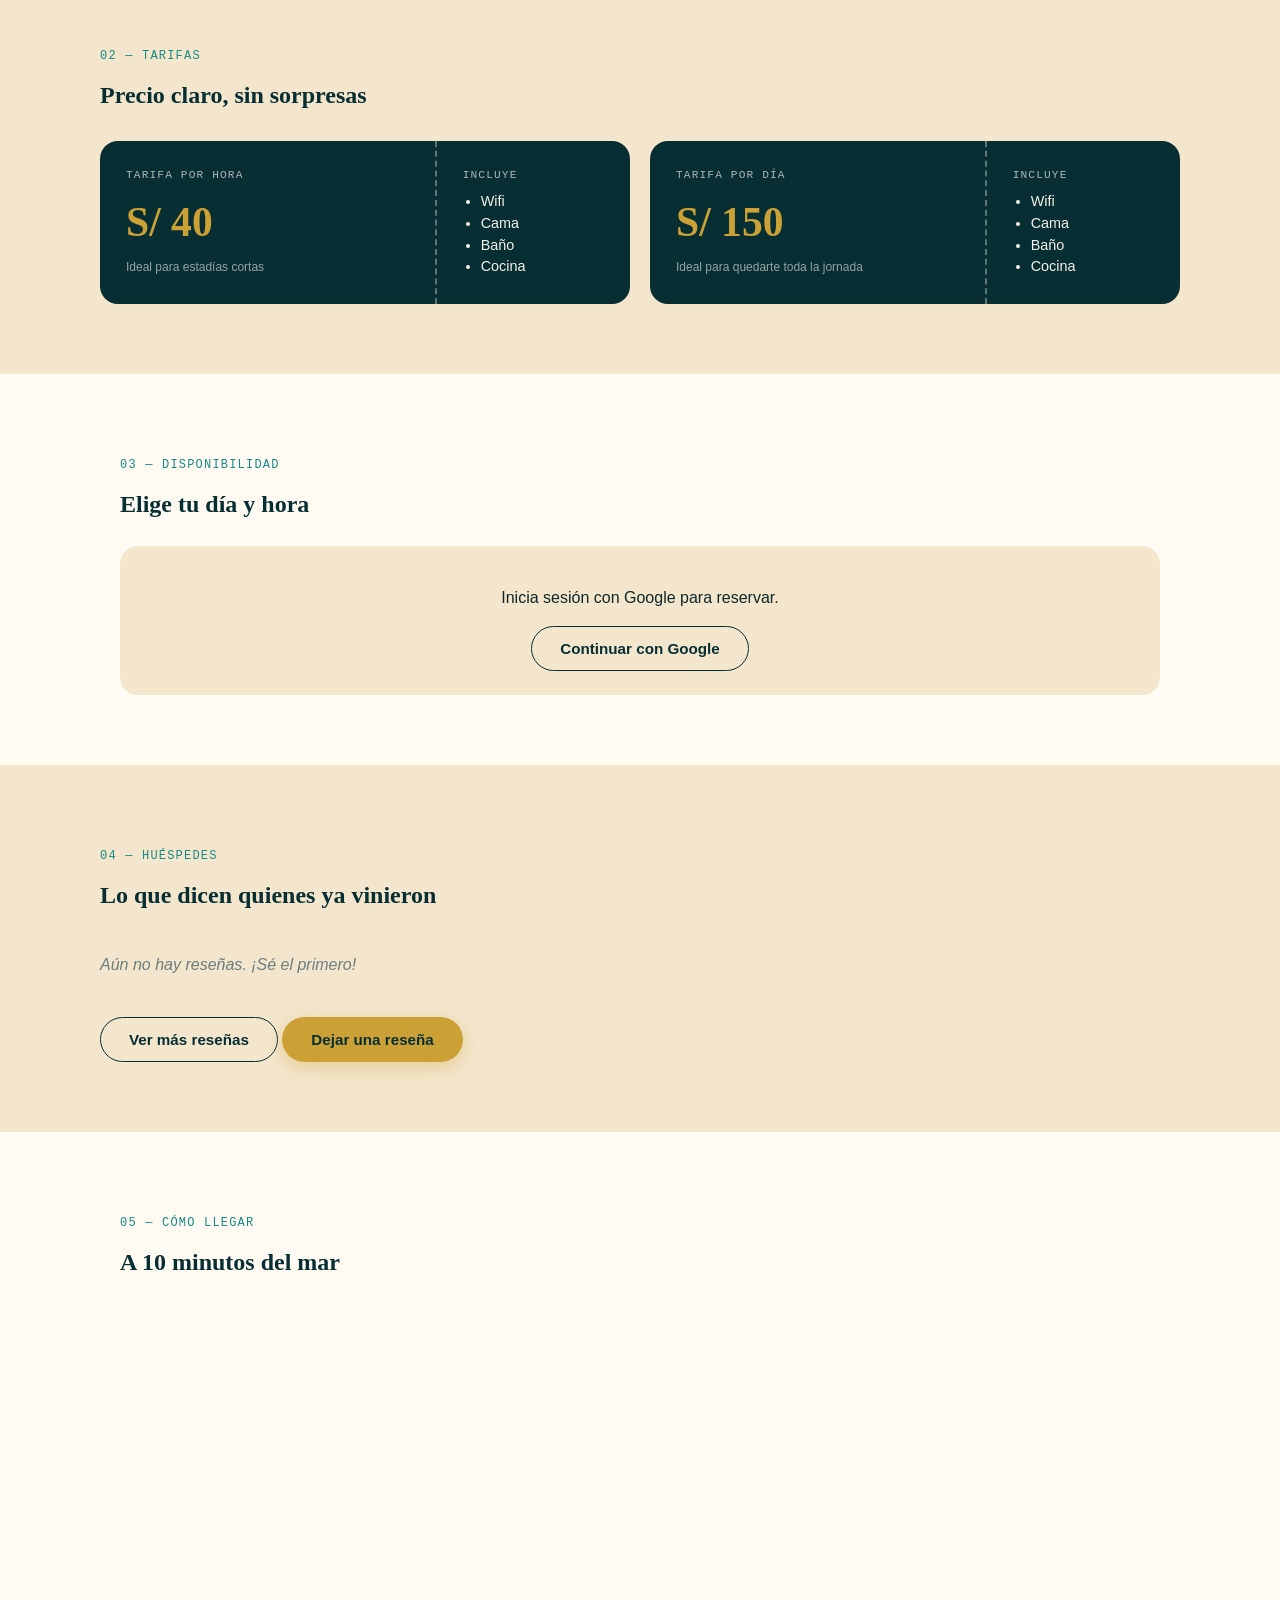
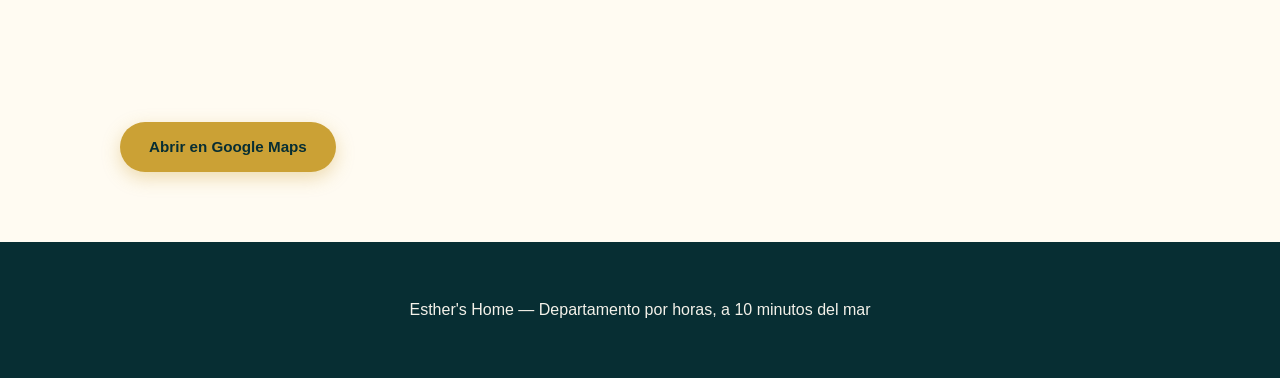
==== commit 7309af7d: "index.html" ====
--- a/index.html
+++ b/index.html
@@ -93,8 +93,9 @@
         <span class="ticket__label">Incluye</span>
         <ul>
           <li>Wifi</li>
-          <li>Aire acondicionado</li>
-          <li>Ropa de cama</li>
+          <li>Cama</li>
+          <li>Baño</li>
+          <li>Cocina</li>
         </ul>
       </div>
     </div>
@@ -109,8 +110,9 @@
         <span class="ticket__label">Incluye</span>
         <ul>
           <li>Wifi</li>
-          <li>Aire acondicionado</li>
-          <li>Ropa de cama</li>
+          <li>Cama</li>
+          <li>Baño</li>
+          <li>Cocina</li>
         </ul>
       </div>
     </div>
@@ -234,4 +236,4 @@
 <script type="module" src="js/firebase-config.js"></script>
 <script src="js/script.js"></script>
 </body>
-</html>+</html>
--- a/css/style.css
+++ b/css/style.css
@@ -0,0 +1,636 @@
+/* ============================
+   TOKENS
+   Paleta: atardecer costero, no la típica crema+terracota
+   ============================ */
+   :root {
+    --color-bg: #fffbf2f3;
+    --color-sand: #F3E6CC;
+    --color-ink: #10262A;
+    --color-deep: #072E33;
+    --color-teal: #178A87;
+    --color-gold: #CBA135;
+    --color-coral: #E8785A;
+  
+    --font-display: "Fraunces", serif;
+    --font-body: "Work Sans", sans-serif;
+    --font-mono: "IBM Plex Mono", monospace;
+  
+    --radius: 18px;
+    --max-width: 1080px;
+  }
+  
+  * { box-sizing: border-box; }
+  
+  body {
+    margin: 0;
+    font-family: var(--font-body);
+    color: var(--color-ink);
+    background: var(--color-bg);
+    line-height: 1.5;
+  }
+  
+  h1, h2, h3 {
+    font-family: var(--font-display);
+    margin: 0 0 0.4em;
+    color: var(--color-deep);
+  }
+  
+  a { color: inherit; }
+  
+  img { max-width: 100%; display: block; border-radius: var(--radius); }
+  
+  /* ============================
+     MENÚ
+     ============================ */
+  .topbar {
+    position: sticky;
+    top: 0;
+    z-index: 50;
+    background: var(--color-bg);
+    border-bottom: 1px solid rgba(11,61,66,0.1);
+  }
+  
+  .topbar__inner {
+    max-width: var(--max-width);
+    margin: 0 auto;
+    padding: 14px 24px;
+    display: flex;
+    align-items: center;
+    justify-content: space-between;
+  }
+  
+  .brand {
+    display: flex;
+    align-items: center;
+    gap: 10px;
+    text-decoration: none;
+  }
+  .brand__logo {
+    height: 46px;
+    width: auto;
+    border-radius: 0;
+    display: block;
+  }
+  .brand__text {
+    font-family: var(--font-display);
+    font-weight: 700;
+    font-size: 1.2rem;
+    color: var(--color-deep);
+    white-space: nowrap;
+  }
+  .brand__text span { color: var(--color-gold); }
+  
+  .menu-toggle {
+    position: fixed;
+    top: 16px;
+    right: 20px;
+    background: var(--color-bg);
+    border: 1px solid var(--color-deep);
+    border-radius: 999px;
+    width: 42px;
+    height: 42px;
+    display: flex;
+    align-items: center;
+    justify-content: center;
+    cursor: pointer;
+    color: var(--color-deep);
+    box-shadow: 0 6px 18px rgba(7,46,51,0.18);
+    z-index: 55;
+  }
+  .menu-toggle .material-symbols-outlined { font-size: 22px; }
+  
+  .menu {
+    display: none;
+    flex-direction: column;
+    position: fixed;
+    right: 20px;
+    top: 82px;
+    background: var(--color-bg);
+    border: 1px solid rgba(11,61,66,0.15);
+    border-radius: 12px;
+    padding: 10px;
+    min-width: 180px;
+    box-shadow: 0 10px 30px rgba(11,61,66,0.12);
+    z-index: 54;
+  }
+  
+  .menu.is-open { display: flex; }
+  
+  .menu a {
+    padding: 10px 12px;
+    text-decoration: none;
+    border-radius: 8px;
+    font-weight: 500;
+  }
+  .menu a:hover { background: var(--color-sand); }
+  
+  .menu__cuenta {
+    margin-top: 8px;
+    padding-top: 10px;
+    border-top: 1px solid rgba(11,61,66,0.12);
+    display: flex;
+    flex-direction: column;
+    gap: 8px;
+  }
+  .menu__nombre {
+    padding: 6px 12px;
+    font-size: 0.85rem;
+    font-weight: 600;
+    color: var(--color-deep);
+  }
+  .menu__cerrar-sesion {
+    background: none;
+    border: none;
+    text-align: left;
+    padding: 8px 12px;
+    color: #a13333;
+    font-family: var(--font-body);
+    font-weight: 500;
+    font-size: 0.9rem;
+    cursor: pointer;
+    border-radius: 8px;
+  }
+  .menu__cerrar-sesion:hover { background: rgba(224,90,90,0.1); }
+  
+  .menu__nombre--clicable {
+    background: none;
+    border: none;
+    cursor: pointer;
+    text-align: left;
+    font-family: var(--font-body);
+    padding: 8px 12px;
+    border-radius: 8px;
+    width: 100%;
+  }
+  .menu__nombre--clicable:hover { background: var(--color-sand); }
+  
+  /* ============================
+     LISTAS TIPO TARJETA (usadas en "Mis reservas")
+     ============================ */
+  .admin-table { margin-top: 14px; display: grid; gap: 10px; }
+  .admin-row {
+    display: flex;
+    flex-wrap: wrap;
+    align-items: center;
+    justify-content: space-between;
+    gap: 10px;
+    padding: 14px;
+    background: var(--color-sand);
+    border-radius: 10px;
+  }
+  .admin-row__info { display: grid; gap: 4px; font-size: 0.9rem; }
+  .admin-empty { color: #7a8a8c; font-style: italic; font-size: 0.9rem; }
+  
+  .badge {
+    display: inline-block;
+    padding: 3px 10px;
+    border-radius: 999px;
+    font-size: 0.72rem;
+    font-weight: 600;
+    text-transform: uppercase;
+    width: fit-content;
+  }
+  .badge--pendiente { background: rgba(203,161,53,0.2); color: #8a6a1f; }
+  .badge--confirmada { background: rgba(23,138,135,0.18); color: #106664; }
+  .badge--cancelada { background: rgba(224,90,90,0.18); color: #a13333; }
+  
+  /* ============================
+     HERO
+     ============================ */
+  .hero {
+    position: relative;
+    padding: 90px 20px 140px;
+    background:
+      linear-gradient(180deg, rgba(7,46,51,0.6) 0%, rgba(7,46,51,0.8) 100%),
+      url("../img/fondo.png") center/cover no-repeat;
+    text-align: center;
+    overflow: hidden;
+  }
+  
+  .hero__content { max-width: 640px; margin: 0 auto; }
+  
+  .hero .eyebrow {
+    font-family: var(--font-mono);
+    text-transform: uppercase;
+    letter-spacing: 0.12em;
+    font-size: 0.75rem;
+    color: var(--color-gold);
+  }
+  
+  .hero h1 {
+    font-size: clamp(2.1rem, 5vw, 3.4rem);
+    font-weight: 600;
+    line-height: 1.1;
+    color: var(--color-bg);
+  }
+  
+  .hero__lead {
+    font-size: 1.05rem;
+    color: rgba(255,251,242,0.85);
+    margin-bottom: 28px;
+  }
+  
+  /* Signature element: horizonte/ola en el borde inferior del hero */
+  .hero__wave {
+    position: absolute;
+    left: 0; right: 0; bottom: -1px;
+    height: 90px;
+    background: var(--color-deep);
+    -webkit-mask: url("data:image/svg+xml;utf8,<svg xmlns='http://www.w3.org/2000/svg' viewBox='0 0 1200 120' preserveAspectRatio='none'><path d='M0,40 C300,100 900,-10 1200,50 L1200,120 L0,120 Z'/></svg>") center/cover no-repeat;
+    mask: url("data:image/svg+xml;utf8,<svg xmlns='http://www.w3.org/2000/svg' viewBox='0 0 1200 120' preserveAspectRatio='none'><path d='M0,40 C300,100 900,-10 1200,50 L1200,120 L0,120 Z'/></svg>") center/cover no-repeat;
+  }
+  
+  /* ============================
+     BOTONES
+     ============================ */
+  .btn {
+    display: inline-block;
+    padding: 13px 28px;
+    border-radius: 999px;
+    font-weight: 600;
+    text-decoration: none;
+    cursor: pointer;
+    border: 1px solid transparent;
+    font-family: var(--font-body);
+    font-size: 0.95rem;
+    transition: transform 0.15s ease, box-shadow 0.15s ease, background 0.15s ease;
+  }
+  .btn:hover { transform: translateY(-1px); }
+  
+  .btn--primary {
+    background: var(--color-gold);
+    color: var(--color-deep);
+    box-shadow: 0 6px 18px rgba(203,161,53,0.35);
+  }
+  .btn--primary:hover { background: #B48F2E; box-shadow: 0 10px 24px rgba(203,161,53,0.45); }
+  
+  .btn--outline {
+    background: transparent;
+    border-color: var(--color-deep);
+    color: var(--color-deep);
+  }
+  .btn--outline:hover { background: var(--color-sand); }
+  
+  /* ============================
+     SECCIONES
+     ============================ */
+  .section {
+    max-width: var(--max-width);
+    margin: 0 auto;
+    padding: 70px 20px;
+  }
+  
+  .section--sand {
+    background: var(--color-sand);
+    max-width: none;
+    padding-left: max(20px, calc((100% - var(--max-width)) / 2));
+    padding-right: max(20px, calc((100% - var(--max-width)) / 2));
+  }
+  
+  .section__eyebrow {
+    font-family: var(--font-mono);
+    color: var(--color-teal);
+    font-size: 0.75rem;
+    letter-spacing: 0.1em;
+    text-transform: uppercase;
+  }
+  
+  /* ============================
+     GALERÍA
+     ============================ */
+  .gallery {
+    display: grid;
+    grid-template-columns: repeat(3, 1fr);
+    gap: 14px;
+    margin-top: 24px;
+  }
+  .gallery__item--big { grid-column: span 2; grid-row: span 2; }
+  .gallery__item { overflow: hidden; border-radius: var(--radius); cursor: pointer; }
+  .gallery__item img {
+    height: 100%;
+    object-fit: cover;
+    transition: transform 0.4s ease;
+  }
+  .gallery__item:hover img { transform: scale(1.08); }
+  
+  /* ============================
+     LIGHTBOX (ver foto en grande)
+     ============================ */
+  .lightbox-overlay {
+    display: none;
+    position: fixed;
+    inset: 0;
+    background: rgba(7,46,51,0.92);
+    z-index: 200;
+    align-items: center;
+    justify-content: center;
+    padding: 30px;
+  }
+  .lightbox-overlay.is-open { display: flex; }
+  .lightbox-overlay img {
+    max-width: 100%;
+    max-height: 90vh;
+    border-radius: 10px;
+    object-fit: contain;
+  }
+  .lightbox-close {
+    position: fixed;
+    top: 20px;
+    right: 20px;
+    background: rgba(255,251,242,0.15);
+    border: none;
+    color: var(--color-bg);
+    width: 44px;
+    height: 44px;
+    border-radius: 999px;
+    display: flex;
+    align-items: center;
+    justify-content: center;
+    cursor: pointer;
+  }
+  .lightbox-close:hover { background: rgba(255,251,242,0.3); }
+  
+  @media (max-width: 640px) {
+    .gallery { grid-template-columns: repeat(2, 1fr); }
+    .gallery__item--big { grid-column: span 2; }
+  }
+  
+  /* ============================
+     TICKET DE PRECIO (signature element)
+     ============================ */
+  .ticket {
+    margin-top: 0;
+    display: flex;
+    background: var(--color-deep);
+    color: var(--color-bg);
+    border-radius: var(--radius);
+    overflow: hidden;
+    max-width: 560px;
+    flex: 1;
+    min-width: 280px;
+  }
+  
+  .tickets-row {
+    display: flex;
+    flex-wrap: wrap;
+    gap: 20px;
+    margin-top: 28px;
+  }
+  
+  .ticket__main, .ticket__stub {
+    padding: 26px;
+  }
+  
+  .ticket__main { flex: 2; }
+  .ticket__stub {
+    flex: 1;
+    border-left: 2px dashed rgba(255,249,240,0.35);
+  }
+  
+  .ticket__label {
+    display: block;
+    font-family: var(--font-mono);
+    font-size: 0.7rem;
+    text-transform: uppercase;
+    letter-spacing: 0.1em;
+    opacity: 0.7;
+    margin-bottom: 8px;
+  }
+  
+  .ticket__price {
+    font-family: var(--font-display);
+    font-size: 2.6rem;
+    font-weight: 600;
+    color: var(--color-gold);
+    display: block;
+  }
+  
+  .ticket__note { font-size: 0.75rem; opacity: 0.6; }
+  
+  .ticket__stub ul { margin: 0; padding-left: 18px; font-size: 0.9rem; }
+  
+  /* ============================
+     RESERVA / CALENDARIO
+     ============================ */
+  .auth-box {
+    margin-top: 24px;
+    padding: 24px;
+    background: var(--color-sand);
+    border-radius: var(--radius);
+    text-align: center;
+  }
+  
+  .calendar-wrap { margin-top: 24px; }
+  
+  /* Theming de FullCalendar con la paleta de la web */
+  #calendar {
+    --fc-border-color: rgba(7,46,51,0.12);
+    --fc-page-bg-color: var(--color-bg);
+    --fc-neutral-bg-color: var(--color-sand);
+    --fc-today-bg-color: rgba(203,161,53,0.12);
+    --fc-button-bg-color: var(--color-deep);
+    --fc-button-border-color: var(--color-deep);
+    --fc-button-hover-bg-color: var(--color-teal);
+    --fc-button-hover-border-color: var(--color-teal);
+    --fc-button-active-bg-color: var(--color-teal);
+    --fc-highlight-color: rgba(232,120,90,0.35); /* rango que arrastras al seleccionar */
+    font-family: var(--font-body);
+  }
+  #calendar .fc-toolbar-title { font-family: var(--font-display); color: var(--color-deep); }
+  #calendar .fc-toolbar { gap: 12px; flex-wrap: wrap; }
+  #calendar .fc-button { text-transform: capitalize; border-radius: 8px !important; box-shadow: none !important; padding: 7px 16px !important; }
+  #calendar .fc-button-group .fc-button { margin: 0 3px !important; }
+  #calendar .fc-today-button { margin-left: 6px !important; }
+  #calendar .fc-highlight { border: 2px solid var(--color-coral); border-radius: 6px; }
+  
+  .reserva-form {
+    margin-top: 20px;
+    display: grid;
+    gap: 14px;
+    max-width: 420px;
+  }
+  .reserva-resumen {
+    background: var(--color-sand);
+    padding: 14px 16px;
+    border-radius: 10px;
+    font-weight: 500;
+    color: var(--color-deep);
+  }
+  .reserva-form label { display: grid; gap: 6px; font-size: 0.9rem; font-weight: 500; }
+  .reserva-form input {
+    padding: 10px 12px;
+    border: 1px solid rgba(11,61,66,0.25);
+    border-radius: 8px;
+    font-family: var(--font-body);
+  }
+  
+  /* ============================
+     RESEÑAS
+     ============================ */
+  .reviews { margin-top: 24px; display: grid; gap: 14px; }
+  .reviews__empty { color: #6b7d7f; font-style: italic; }
+  
+  /* ============================
+     MAPA
+     ============================ */
+  .map-wrap { margin-top: 24px; border-radius: var(--radius); overflow: hidden; }
+  .map-wrap iframe { width: 100%; height: 360px; border: 0; }
+  
+  /* ============================
+     FOOTER
+     ============================ */
+  .footer {
+    text-align: center;
+    padding: 40px 20px;
+    background: var(--color-deep);
+    color: var(--color-bg);
+  }
+  .footer__small { opacity: 0.6; font-size: 0.8rem; }
+  
+  /* ============================
+     WHATSAPP FLOTANTE
+     ============================ */
+  .whatsapp-float {
+    position: fixed;
+    bottom: 22px;
+    right: 22px;
+    background: #25D366;
+    color: white;
+    padding: 12px 20px;
+    border-radius: 999px;
+    text-decoration: none;
+    font-weight: 600;
+    box-shadow: 0 8px 24px rgba(0,0,0,0.2);
+    z-index: 60;
+    display: flex;
+    align-items: center;
+    gap: 8px;
+  }
+  .whatsapp-float svg { flex-shrink: 0; }
+  
+  @media (max-width: 480px) {
+    .whatsapp-float__text { display: none; }
+    .whatsapp-float { padding: 12px; }
+  }
+  
+  /* ============================
+     MODAL (formularios encima de la página)
+     ============================ */
+  .modal-overlay {
+    display: none;
+    position: fixed;
+    inset: 0;
+    background: rgba(7,46,51,0.6);
+    z-index: 100;
+    align-items: center;
+    justify-content: center;
+    padding: 20px;
+  }
+  .modal-overlay.is-open { display: flex; }
+  
+  .modal-card {
+    position: relative;
+    background: var(--color-bg);
+    border-radius: var(--radius);
+    padding: 30px;
+    max-width: 460px;
+    width: 100%;
+    max-height: 90vh;
+    overflow-y: auto;
+  }
+  
+  .modal-close {
+    position: absolute;
+    top: 12px;
+    right: 12px;
+    background: none;
+    border: none;
+    cursor: pointer;
+    color: var(--color-deep);
+  }
+  
+  .reserva-form, .review-form {
+    display: grid;
+    gap: 14px;
+    max-width: none;
+    margin-top: 0;
+    padding: 0;
+    background: none;
+  }
+  
+  /* ============================
+     RESEÑAS — tarjetas
+     ============================ */
+  .reviews {
+    margin-top: 24px;
+    display: grid;
+    grid-template-columns: repeat(auto-fill, minmax(230px, 1fr));
+    gap: 16px;
+  }
+  
+  .review-card {
+    background: var(--color-bg);
+    border-radius: var(--radius);
+    padding: 20px;
+    box-shadow: 0 4px 16px rgba(11,61,66,0.06);
+    transition: transform 0.15s ease, box-shadow 0.15s ease;
+  }
+  .review-card:hover { transform: translateY(-3px); box-shadow: 0 10px 26px rgba(11,61,66,0.12); }
+  .review-card__stars { color: var(--color-gold); font-size: 0.9rem; margin-bottom: 6px; }
+  .review-card__name { font-weight: 600; display: block; margin-bottom: 6px; }
+  .review-card__text { font-size: 0.9rem; color: #3A4E51; margin: 0; }
+  .review-card.is-hidden-extra { display: none; }
+  
+  /* ============================
+     RESPONSIVE — ajustes para celular
+     ============================ */
+  @media (max-width: 640px) {
+    .brand__logo { height: 36px; }
+    .brand__text { font-size: 1rem; }
+    .topbar__inner { padding: 12px 18px; }
+    .menu-toggle { top: 13px; }
+    .menu { top: 66px; }
+  
+    .hero { padding: 60px 18px 110px; }
+    .section { padding: 50px 18px; }
+  
+    .ticket { flex-direction: column; max-width: 100%; }
+    .ticket__stub {
+      border-left: none;
+      border-top: 2px dashed rgba(255,251,242,0.35);
+    }
+  
+    .modal-card { padding: 22px; max-width: 100%; }
+  
+    .gallery { gap: 10px; }
+  
+    #calendar { font-size: 0.85rem; }
+    #calendar .fc-toolbar { flex-direction: column; gap: 10px; }
+    #calendar .fc-toolbar-title { font-size: 1.1rem; }
+  
+    .review-form textarea { min-height: 80px; }
+  }
+  
+  @media (max-width: 380px) {
+    .reviews { grid-template-columns: 1fr; }
+    .ticket__price { font-size: 2.1rem; }
+  }
+  .star-picker { display: flex; gap: 4px; }
+  .star-picker .star {
+    background: none;
+    border: none;
+    cursor: pointer;
+    color: #C8D3D4;
+    padding: 2px;
+  }
+  .star-picker .star.is-active { color: var(--color-gold); }
+  .star-picker .star .material-symbols-outlined { font-size: 26px; }
+  
+  .review-form textarea {
+    min-height: 90px;
+    padding: 10px 12px;
+    border: 1px solid rgba(11,61,66,0.25);
+    border-radius: 8px;
+    font-family: var(--font-body);
+    resize: vertical;
+  }
